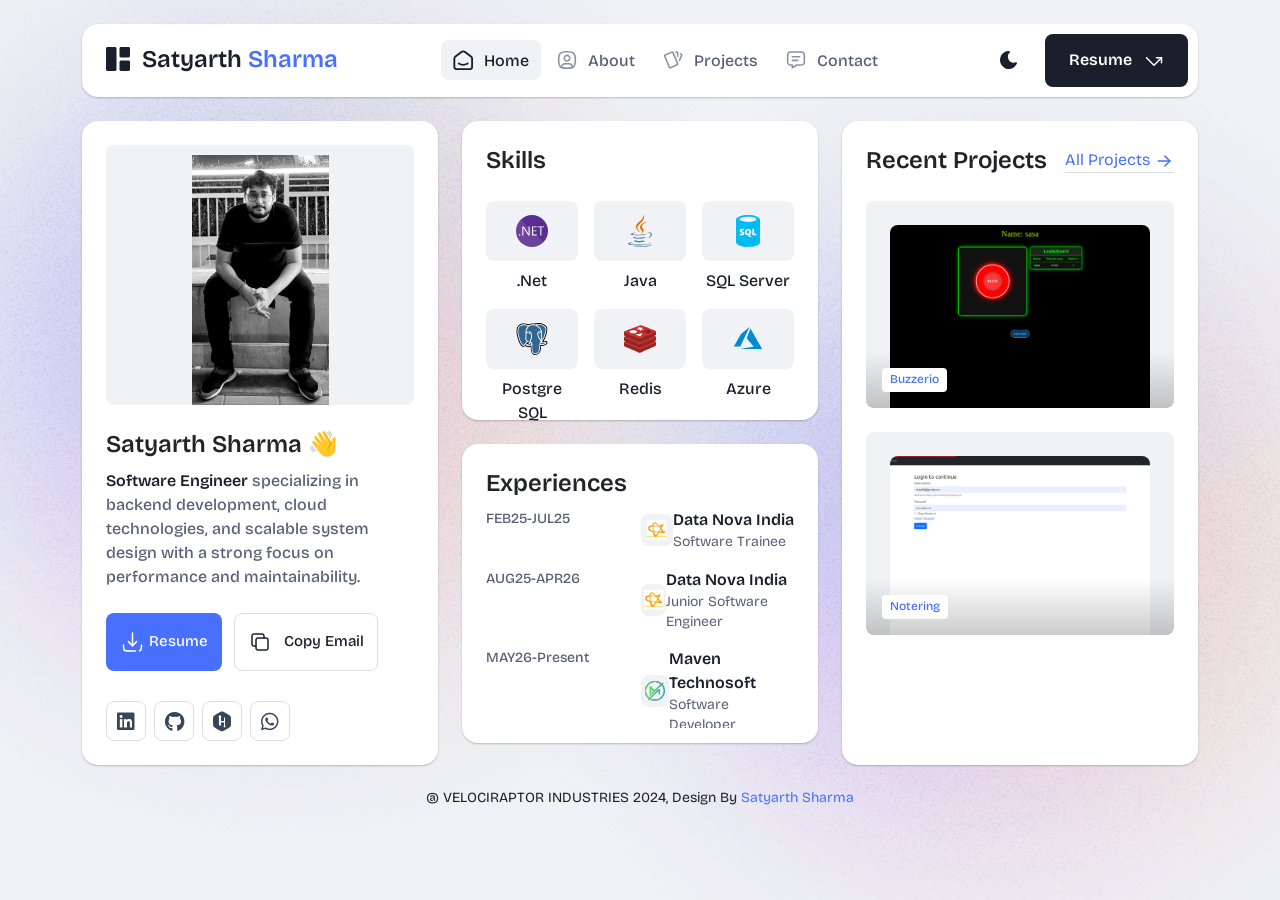
==== index.html @ a397280d "corrected the profile card and other things" ====
<!DOCTYPE html>
<html lang="en">

<head>
  <meta charset="UTF-8">
  <meta http-equiv="X-UA-Compatible" content="IE=edge">
  <title>Satyarth Sharma - Software Developer | Tech Educator</title>
  <meta name="description"
    content="Satyarth Sharma - Software Developer | Full-Stack Web Developer with expertise in MERN stack, React.js, Node.js, MongoDB, and WebSockets. Building scalable systems, real-time applications, and delivering innovative solutions.">
  <meta name="keywords"
    content="Satyarth Sharma, Software Developer, Full-Stack Developer, MERN Stack, React.js, Node.js, MongoDB, WebSockets, Buzzerio, Notering, Portfolio">
  <meta name="author" content="Satyarth Sharma">



  <meta name="viewport" content="width=device-width, initial-scale=1">

  <link rel="shortcut icon" type="image/x-icon" href="assets/img/favicon.svg">
  <!-- Place favicon.ico in the root directory -->

  <!-- CSS here -->
  <link rel="stylesheet" href="assets/css/bootstrap.min.css">
  <link rel="stylesheet" href="assets/fontawsome/css/all.min.css">
  <link rel="stylesheet" href="assets/fontawsome/css/fontawesome.min.css">
  <link rel="stylesheet" href="assets/css/slick.css">
  <link rel="stylesheet" href="assets/css/magnific-popup.css">
  <link rel="stylesheet" href="assets/css/style.css">
  <link rel="stylesheet" href="assets/css/responsive.css">
</head>

<body>

  <div id="page-content">
    <!-- header part start -->
    <header class="header-area">
      <nav class="navbar">
        <div class="container">
          <div class="menu-container">
            <div class="logo">
              <a class="navbar-brand me-0" href="index.html">
                <svg width="24" height="24" viewBox="0 0 24 24" fill="none" xmlns="http://www.w3.org/2000/svg">
                  <path
                    d="M0 1.5C0 1.10218 0.158035 0.720644 0.43934 0.43934C0.720644 0.158035 1.10218 0 1.5 0L9 0C9.39782 0 9.77936 0.158035 10.0607 0.43934C10.342 0.720644 10.5 1.10218 10.5 1.5V22.5C10.5 22.8978 10.342 23.2794 10.0607 23.5607C9.77936 23.842 9.39782 24 9 24H1.5C1.10218 24 0.720644 23.842 0.43934 23.5607C0.158035 23.2794 0 22.8978 0 22.5V1.5ZM13.5 1.5C13.5 1.10218 13.658 0.720644 13.9393 0.43934C14.2206 0.158035 14.6022 0 15 0L22.5 0C22.8978 0 23.2794 0.158035 23.5607 0.43934C23.842 0.720644 24 1.10218 24 1.5V9C24 9.39782 23.842 9.77936 23.5607 10.0607C23.2794 10.342 22.8978 10.5 22.5 10.5H15C14.6022 10.5 14.2206 10.342 13.9393 10.0607C13.658 9.77936 13.5 9.39782 13.5 9V1.5ZM13.5 15C13.5 14.6022 13.658 14.2206 13.9393 13.9393C14.2206 13.658 14.6022 13.5 15 13.5H22.5C22.8978 13.5 23.2794 13.658 23.5607 13.9393C23.842 14.2206 24 14.6022 24 15V22.5C24 22.8978 23.842 23.2794 23.5607 23.5607C23.2794 23.842 22.8978 24 22.5 24H15C14.6022 24 14.2206 23.842 13.9393 23.5607C13.658 23.2794 13.5 22.8978 13.5 22.5V15Z"
                    class="logo-icon" />
                </svg>
                <span>Satyarth <span class="primary">Sharma</span></span>
              </a>
            </div>
            <div class="navbar-main d-flex flex-grow-1">
              <div class="logo inner-logo d-block d-xl-none">
                <a class="navbar-brand me-0" href="index.html">
                  <svg width="24" height="24" viewBox="0 0 24 24" fill="none" xmlns="http://www.w3.org/2000/svg">
                    <path
                      d="M0 1.5C0 1.10218 0.158035 0.720644 0.43934 0.43934C0.720644 0.158035 1.10218 0 1.5 0L9 0C9.39782 0 9.77936 0.158035 10.0607 0.43934C10.342 0.720644 10.5 1.10218 10.5 1.5V22.5C10.5 22.8978 10.342 23.2794 10.0607 23.5607C9.77936 23.842 9.39782 24 9 24H1.5C1.10218 24 0.720644 23.842 0.43934 23.5607C0.158035 23.2794 0 22.8978 0 22.5V1.5ZM13.5 1.5C13.5 1.10218 13.658 0.720644 13.9393 0.43934C14.2206 0.158035 14.6022 0 15 0L22.5 0C22.8978 0 23.2794 0.158035 23.5607 0.43934C23.842 0.720644 24 1.10218 24 1.5V9C24 9.39782 23.842 9.77936 23.5607 10.0607C23.2794 10.342 22.8978 10.5 22.5 10.5H15C14.6022 10.5 14.2206 10.342 13.9393 10.0607C13.658 9.77936 13.5 9.39782 13.5 9V1.5ZM13.5 15C13.5 14.6022 13.658 14.2206 13.9393 13.9393C14.2206 13.658 14.6022 13.5 15 13.5H22.5C22.8978 13.5 23.2794 13.658 23.5607 13.9393C23.842 14.2206 24 14.6022 24 15V22.5C24 22.8978 23.842 23.2794 23.5607 23.5607C23.2794 23.842 22.8978 24 22.5 24H15C14.6022 24 14.2206 23.842 13.9393 23.5607C13.658 23.2794 13.5 22.8978 13.5 22.5V15Z"
                      class="logo-icon" />
                  </svg>
                  <span>Satyarth <span class="primary">Sharma</span></span>
                </a>
              </div>
              <ul class="navbar-info mx-auto">
                <li class="nav-item">
                  <a class="nav-link active" aria-current="page" href="index.html">
                    <svg class="nav-icon" viewBox="0 0 15 15" fill="none" xmlns="http://www.w3.org/2000/svg">
                      <path
                        d="M13.475 4.92481L9.03083 1.46814C8.64082 1.16473 8.1608 1 7.66667 1C7.17254 1 6.69251 1.16473 6.3025 1.46814L1.8575 4.92481C1.59037 5.13254 1.37424 5.39858 1.22563 5.7026C1.07701 6.00662 0.99984 6.34058 1 6.67897V12.679C1 13.121 1.17559 13.5449 1.48816 13.8575C1.80072 14.17 2.22464 14.3456 2.66667 14.3456H12.6667C13.1087 14.3456 13.5326 14.17 13.8452 13.8575C14.1577 13.5449 14.3333 13.121 14.3333 12.679V6.67897C14.3333 5.99314 14.0167 5.34564 13.475 4.92481Z"
                        stroke-width="1.4" stroke-linecap="round" stroke-linejoin="round" />
                      <path d="M10.9753 10.1665C9.13359 11.2773 6.14859 11.2773 4.30859 10.1665" stroke-width="1.4"
                        stroke-linecap="round" stroke-linejoin="round" />
                    </svg>
                    <span>Home</span>
                  </a>
                </li>
                <li class="nav-item">
                  <a class="nav-link" href="about.html">
                    <svg class="nav-icon" viewBox="0 0 18 18" fill="none" xmlns="http://www.w3.org/2000/svg">
                      <path
                        d="M9 9.8335C9.66304 9.8335 10.2989 9.5701 10.7678 9.10126C11.2366 8.63242 11.5 7.99654 11.5 7.3335C11.5 6.67045 11.2366 6.03457 10.7678 5.56573C10.2989 5.09689 9.66304 4.8335 9 4.8335C8.33696 4.8335 7.70107 5.09689 7.23223 5.56573C6.76339 6.03457 6.5 6.67045 6.5 7.3335C6.5 7.99654 6.76339 8.63242 7.23223 9.10126C7.70107 9.5701 8.33696 9.8335 9 9.8335Z"
                        stroke-width="1.4" stroke-linecap="round" stroke-linejoin="round" />
                      <path
                        d="M9 1.5C15 1.5 16.5 3 16.5 9C16.5 15 15 16.5 9 16.5C3 16.5 1.5 15 1.5 9C1.5 3 3 1.5 9 1.5Z"
                        stroke-width="1.4" stroke-linecap="round" stroke-linejoin="round" />
                      <path
                        d="M4 15.7085V15.6668C4 14.7828 4.35119 13.9349 4.97631 13.3098C5.60143 12.6847 6.44928 12.3335 7.33333 12.3335H10.6667C11.5507 12.3335 12.3986 12.6847 13.0237 13.3098C13.6488 13.9349 14 14.7828 14 15.6668V15.7085"
                        stroke-width="1.4" stroke-linecap="round" stroke-linejoin="round" />
                    </svg>
                    About
                  </a>
                </li>
                <li class="nav-item">
                  <a class="nav-link" href="portfolio.html">
                    <svg class="nav-icon" viewBox="0 0 18 17" fill="none" xmlns="http://www.w3.org/2000/svg">
                      <path
                        d="M2.00326 3.99733L7.95159 1.40649C8.04974 1.36442 8.15533 1.34243 8.26212 1.34181C8.3689 1.34119 8.47473 1.36196 8.57337 1.40289C8.67201 1.44382 8.76145 1.50408 8.83642 1.58013C8.9114 1.65617 8.97039 1.74646 9.00992 1.84566L13.1133 11.764C13.1985 11.9651 13.2014 12.1917 13.1213 12.3949C13.0412 12.5982 12.8845 12.7618 12.6849 12.8507L6.73742 15.4415C6.63922 15.4837 6.53356 15.5058 6.42668 15.5065C6.3198 15.5072 6.21387 15.4864 6.11514 15.4455C6.0164 15.4046 5.92688 15.3442 5.85184 15.2681C5.7768 15.192 5.71778 15.1016 5.67826 15.0023L1.57492 5.08316C1.48963 4.88204 1.48673 4.65546 1.56684 4.45222C1.64696 4.24898 1.80367 4.08616 2.00326 3.99733Z"
                        stroke-width="1.4" stroke-linecap="round" stroke-linejoin="round" />
                      <path
                        d="M11.5 1.3335H12.3333C12.5543 1.3335 12.7663 1.42129 12.9226 1.57757C13.0789 1.73385 13.1667 1.94582 13.1667 2.16683V5.0835"
                        stroke-width="1.4" stroke-linecap="round" stroke-linejoin="round" />
                      <path
                        d="M15.6663 3C15.8863 3.09333 16.0997 3.18083 16.3063 3.2625C16.5098 3.34882 16.6706 3.51241 16.7534 3.71729C16.8362 3.92217 16.8343 4.15155 16.748 4.355L14.833 8.83334"
                        stroke-width="1.4" stroke-linecap="round" stroke-linejoin="round" />
                    </svg>
                    Projects
                  </a>
                </li>

                <li class="nav-item">
                  <a class="nav-link" href="contact.html">
                    <svg class="nav-icon" viewBox="0 0 18 17" fill="none" xmlns="http://www.w3.org/2000/svg">
                      <path d="M5.66699 5.5H12.3337" stroke-width="1.4" stroke-linecap="round"
                        stroke-linejoin="round" />
                      <path d="M5.66699 8.8335H10.667" stroke-width="1.4" stroke-linecap="round"
                        stroke-linejoin="round" />
                      <path
                        d="M14 1.3335C14.663 1.3335 15.2989 1.59689 15.7678 2.06573C16.2366 2.53457 16.5 3.17045 16.5 3.8335V10.5002C16.5 11.1632 16.2366 11.7991 15.7678 12.2679C15.2989 12.7368 14.663 13.0002 14 13.0002H9.83333L5.66667 15.5002V13.0002H4C3.33696 13.0002 2.70107 12.7368 2.23223 12.2679C1.76339 11.7991 1.5 11.1632 1.5 10.5002V3.8335C1.5 3.17045 1.76339 2.53457 2.23223 2.06573C2.70107 1.59689 3.33696 1.3335 4 1.3335H14Z"
                        stroke-width="1.4" stroke-linecap="round" stroke-linejoin="round" />
                    </svg>
                    Contact
                  </a>
                </li>
              </ul>
              <div class="header-right-info d-flex align-items-center">
                <button class="theme-control-btn">
                  <span class="dark">
                    <svg width="24" height="24" viewBox="0 0 24 24" fill="none" xmlns="http://www.w3.org/2000/svg">
                      <path
                        d="M11.8005 3C10.207 3.0003 8.64356 3.44286 7.27683 4.28049C5.91011 5.11811 4.79139 6.31937 4.04002 7.75612C3.28865 9.19288 2.93281 10.8112 3.01046 12.4386C3.08811 14.0659 3.59633 15.6411 4.48091 16.9963C5.3655 18.3514 6.59326 19.4356 8.03324 20.1333C9.47322 20.8309 11.0714 21.1157 12.6573 20.9574C14.2432 20.7991 15.7573 20.2036 17.0381 19.2344C18.319 18.2652 19.3185 16.9587 19.9301 15.4542C20.2302 14.7162 19.5111 13.9746 18.7875 14.2752C17.5475 14.7888 16.1706 14.8418 14.8963 14.425C13.622 14.0082 12.5308 13.1479 11.8126 11.9937C11.0943 10.8396 10.7943 9.4645 10.9648 8.10764C11.1353 6.75077 11.7655 5.49792 12.7458 4.5669L12.8136 4.4949C13.2986 3.9279 12.913 3.0072 12.1464 3.0072H11.9122L11.8524 3.0018L11.7996 3H11.8005Z"
                        fill="#1A1F2C" />
                    </svg>
                    <small class="theme-text d-block d-xl-none">Change appearance</small>
                  </span>
                  <span class="light">
                    <svg width="24" height="24" viewBox="0 0 24 24" fill="none" xmlns="http://www.w3.org/2000/svg">
                      <path
                        d="M12 19C12.2449 19 12.4813 19.09 12.6644 19.2527C12.8474 19.4155 12.9643 19.6397 12.993 19.883L13 20V21C12.9997 21.2549 12.9021 21.5 12.7272 21.6854C12.5522 21.8707 12.313 21.9822 12.0586 21.9972C11.8042 22.0121 11.5536 21.9293 11.3582 21.7657C11.1627 21.6021 11.0371 21.3701 11.007 21.117L11 21V20C11 19.7348 11.1054 19.4804 11.2929 19.2929C11.4804 19.1054 11.7348 19 12 19Z"
                        fill="#FD7E41" />
                      <path
                        d="M18.3127 16.9099L18.4067 16.9929L19.1067 17.6929C19.2861 17.8729 19.3902 18.1144 19.398 18.3683C19.4057 18.6223 19.3165 18.8697 19.1485 19.0602C18.9804 19.2508 18.7462 19.3702 18.4933 19.3943C18.2403 19.4184 17.9877 19.3454 17.7867 19.1899L17.6927 19.1069L16.9927 18.4069C16.8202 18.2347 16.7165 18.0053 16.7012 17.7619C16.6859 17.5186 16.76 17.278 16.9097 17.0855C17.0593 16.893 17.2741 16.7618 17.5137 16.7166C17.7533 16.6713 18.0012 16.7152 18.2107 16.8399L18.3127 16.9099Z"
                        fill="#FD7E41" />
                      <path
                        d="M7.00747 16.993C7.17965 17.1652 7.28308 17.3943 7.29836 17.6373C7.31364 17.8803 7.23972 18.1206 7.09047 18.313L7.00747 18.407L6.30747 19.107C6.12751 19.2863 5.88604 19.3905 5.63209 19.3982C5.37814 19.406 5.13076 19.3168 4.94019 19.1487C4.74963 18.9807 4.63017 18.7464 4.60607 18.4935C4.58198 18.2406 4.65506 17.988 4.81047 17.787L4.89347 17.693L5.59347 16.993C5.781 16.8055 6.03531 16.7002 6.30047 16.7002C6.56563 16.7002 6.81994 16.8055 7.00747 16.993Z"
                        fill="#FD7E41" />
                      <path
                        d="M3.99987 11C4.25475 11.0003 4.4999 11.0979 4.68524 11.2728C4.87057 11.4478 4.9821 11.687 4.99704 11.9414C5.01198 12.1958 4.92919 12.4464 4.7656 12.6418C4.60201 12.8373 4.36996 12.9629 4.11687 12.993L3.99987 13H2.99987C2.74499 12.9997 2.49984 12.9021 2.3145 12.7272C2.12916 12.5522 2.01763 12.313 2.0027 12.0586C1.98776 11.8042 2.07054 11.5536 2.23413 11.3582C2.39772 11.1627 2.62977 11.0371 2.88287 11.007L2.99987 11H3.99987Z"
                        fill="#FD7E41" />
                      <path
                        d="M20.9999 11C21.2547 11.0003 21.4999 11.0979 21.6852 11.2728C21.8706 11.4478 21.9821 11.687 21.997 11.9414C22.012 12.1958 21.9292 12.4464 21.7656 12.6418C21.602 12.8373 21.37 12.9629 21.1169 12.993L20.9999 13H19.9999C19.745 12.9997 19.4998 12.9021 19.3145 12.7272C19.1292 12.5522 19.0176 12.313 19.0027 12.0586C18.9878 11.8042 19.0705 11.5536 19.2341 11.3582C19.3977 11.1627 19.6298 11.0371 19.8829 11.007L19.9999 11H20.9999Z"
                        fill="#FD7E41" />
                      <path
                        d="M6.21264 4.80985L6.30664 4.89285L7.00664 5.59285C7.18599 5.77281 7.29011 6.01429 7.29787 6.26824C7.30562 6.52219 7.21642 6.76957 7.04839 6.96013C6.88036 7.1507 6.64609 7.27016 6.39316 7.29425C6.14024 7.31834 5.88763 7.24526 5.68664 7.08985L5.59264 7.00685L4.89264 6.30685C4.72073 6.13453 4.61757 5.90543 4.6025 5.66248C4.58744 5.41954 4.6615 5.17945 4.8108 4.98721C4.9601 4.79497 5.1744 4.66378 5.41351 4.61824C5.65262 4.57271 5.90013 4.61594 6.10964 4.73985L6.21264 4.80985Z"
                        fill="#FD7E41" />
                      <path
                        d="M19.1071 4.89288C19.2793 5.06508 19.3827 5.29418 19.398 5.5372C19.4132 5.78023 19.3393 6.02048 19.1901 6.21288L19.1071 6.30688L18.4071 7.00688C18.2271 7.18623 17.9856 7.29036 17.7317 7.29811C17.4777 7.30587 17.2304 7.21667 17.0398 7.04864C16.8492 6.8806 16.7298 6.64633 16.7057 6.39341C16.6816 6.14049 16.7547 5.88788 16.9101 5.68688L16.9931 5.59288L17.6931 4.89288C17.8806 4.70541 18.1349 4.6001 18.4001 4.6001C18.6652 4.6001 18.9196 4.70541 19.1071 4.89288Z"
                        fill="#FD7E41" />
                      <path
                        d="M12 2C12.2449 2.00003 12.4813 2.08996 12.6644 2.25272C12.8474 2.41547 12.9643 2.63975 12.993 2.883L13 3V4C12.9997 4.25488 12.9021 4.50003 12.7272 4.68537C12.5522 4.8707 12.313 4.98223 12.0586 4.99717C11.8042 5.01211 11.5536 4.92933 11.3582 4.76573C11.1627 4.60214 11.0371 4.3701 11.007 4.117L11 4V3C11 2.73478 11.1054 2.48043 11.2929 2.29289C11.4804 2.10536 11.7348 2 12 2Z"
                        fill="#FD7E41" />
                      <path
                        d="M12 7C12.9797 6.99994 13.9378 7.28769 14.7553 7.8275C15.5729 8.36731 16.2138 9.1354 16.5986 10.0364C16.9833 10.9373 17.0949 11.9315 16.9195 12.8953C16.7441 13.8592 16.2893 14.7502 15.6118 15.4579C14.9343 16.1655 14.0638 16.6585 13.1085 16.8756C12.1532 17.0928 11.1552 17.0245 10.2383 16.6793C9.3215 16.334 8.52629 15.7271 7.95146 14.9338C7.37663 14.1405 7.04752 13.1958 7.005 12.217L7 12L7.005 11.783C7.06092 10.4958 7.61161 9.27978 8.54222 8.38866C9.47284 7.49754 10.7115 7.00007 12 7Z"
                        fill="#FD7E41" />
                    </svg>
                    <small class="theme-text d-block d-xl-none">Change appearance</small>
                  </span>
                </button>
                <a href="https://satyarth.sanolen.com/Satyarth.pdf" target="_blank" class="lets-talk-btn">
                  Resume
                  <svg class="icon" width="20" height="20" viewBox="0 0 20 20" fill="none"
                    xmlns="http://www.w3.org/2000/svg">
                    <path d="M17.5 11.6665V6.6665H12.5" stroke="white" stroke-width="1.5" stroke-linecap="round"
                      stroke-linejoin="round" />
                    <path d="M17.5 6.6665L10 14.1665L2.5 6.6665" stroke="white" stroke-width="1.5"
                      stroke-linecap="round" stroke-linejoin="round" />
                  </svg>
                </a>
              </div>
            </div>
            <div class="mobile-menu-overlay d-block d-lg-none"></div>
            <div class="mobile-menu-control-bar d-block d-xl-none">
              <button class="mobile-menu-control-bar">
                <i class="fas fa-bars"></i>
              </button>
            </div>
          </div>
        </div>
      </nav>
    </header>
    <!-- header part end -->

    <!-- main area part start -->
    <main>
      <section class="home-area">
        <div class="container">
          <div class="row g-4">
            <div class="col-xl-4">
              <div class="card profile-card">
                <div class="card-body">
                  <div class="image text-center">
                    <img src="assets/img/images/profile.png" alt="profile">
                  </div>
                  <div class="text">
                    <h3 class="card-title">Satyarth Sharma 👋</h3>
                    <p>
                      <span>Software Engineer</span> specializing in backend development, cloud technologies,
                      and scalable system design with a strong focus on performance and maintainability.
                    </p>
                    <div class="common-button-groups">

                      <a class="btn btn-call"
                        href="https://satyarth.sanolen.com/Satyarth.pdf"
                        target="_blank">
                        <svg width="25" height="24" viewBox="0 0 24 24" fill="none" xmlns="http://www.w3.org/2000/svg"><g id="SVGRepo_bgCarrier" stroke-width="0"></g><g id="SVGRepo_tracerCarrier" stroke-linecap="round" stroke-linejoin="round"></g><g id="SVGRepo_iconCarrier"> <path d="M12 3V16M12 16L16 11.625M12 16L8 11.625" stroke="#ffffff" stroke-width="1.5" stroke-linecap="round" stroke-linejoin="round"></path> <path d="M15 21H9C6.17157 21 4.75736 21 3.87868 20.1213C3 19.2426 3 17.8284 3 15M21 15C21 17.8284 21 19.2426 20.1213 20.1213C19.8215 20.4211 19.4594 20.6186 19 20.7487" stroke="#ffffff" stroke-width="1.5" stroke-linecap="round" stroke-linejoin="round"></path> </g></svg>
                        Resume
                      </a>
                      <button class="btn btn-copy" data-clipboard-text="sharmasatyarth04@gmail.com">
                        <svg class="icon" width="24" height="24" viewBox="0 0 24 24" fill="none"
                          xmlns="http://www.w3.org/2000/svg">
                          <path
                            d="M8 10C8 9.46957 8.21071 8.96086 8.58579 8.58579C8.96086 8.21071 9.46957 8 10 8H18C18.5304 8 19.0391 8.21071 19.4142 8.58579C19.7893 8.96086 20 9.46957 20 10V18C20 18.5304 19.7893 19.0391 19.4142 19.4142C19.0391 19.7893 18.5304 20 18 20H10C9.46957 20 8.96086 19.7893 8.58579 19.4142C8.21071 19.0391 8 18.5304 8 18V10Z"
                            stroke-width="1.5" stroke-linecap="round" stroke-linejoin="round" />
                          <path
                            d="M16 8V6C16 5.46957 15.7893 4.96086 15.4142 4.58579C15.0391 4.21071 14.5304 4 14 4H6C5.46957 4 4.96086 4.21071 4.58579 4.58579C4.21071 4.96086 4 5.46957 4 6V14C4 14.5304 4.21071 15.0391 4.58579 15.4142C4.96086 15.7893 5.46957 16 6 16H8"
                            stroke-width="1.5" stroke-linecap="round" stroke-linejoin="round" />
                        </svg>
                        Copy Email
                      </button>
                    </div>
                    <div class="social-media-icon">
                      <ul class="list-unstyled">
                        <li><a href="https://www.linkedin.com/in/satyarth-sharma/" target="_blank"><i
                              class="fab fa-linkedin"></i></a></li>
                        <li><a href="https://github.com/shsat94" target="_blank"><i class="fab fa-github"></i></a></li>
                        <li><a href="https://www.hackerrank.com/profile/shsat94" target="_blank"><i
                              class="fab fa-hackerrank"></i></a></li>
                        <li><a
                            href="https://wa.me/918738090222?text=Hi%2C%20I%20found%20your%20portfolio.%20Let's%20connect!"
                            target="_blank"><i class="fab fa-whatsapp"></i></a></li>
                      </ul>
                    </div>
                  </div>
                </div>
              </div>
            </div>
            <div class="col-xl-4">
              <div class="row g-4">
                <div class="col-lg-12">
                  <div class="card expertise-card">
                    <div class="card-body">
                      <h3 class="card-title">Skills
                      </h3>
                      <div class="expertise-main mt-24">
                        <div class="row g-3">
                          <div class="col-xl-4 col-md-4 col-sm-6 col-6">
                            <div class="expertise-item">
                              <div class="image text-center">
                                <img src="assets/img/icons/dnet.svg" alt="dotnet">
                              </div>
                              <div class="text">
                                <h4 class="title">.Net</h4>
                              </div>
                            </div>
                          </div>
                          <div class="col-xl-4 col-md-4 col-sm-6 col-6">
                            <div class="expertise-item">
                              <div class="image text-center">
                                <img src="assets/img/icons/java.svg" alt="java">
                              </div>
                              <div class="text">
                                <h4 class="title">Java</h4>
                              </div>
                            </div>
                          </div>
                          <div class="col-xl-4 col-md-4 col-sm-6 col-6">
                            <div class="expertise-item">
                              <div class="image text-center">
                                <img src="assets/img/icons/sqlserver.svg" alt="sqlserver">
                              </div>
                              <div class="text">
                                <h4 class="title">SQL Server</h4>
                              </div>
                            </div>
                          </div>
                          <div class="col-xl-4 col-md-4 col-sm-6 col-6">
                            <div class="expertise-item">
                              <div class="image text-center">
                                <img src="assets/img/icons/psql.svg" alt="postgresql">
                              </div>
                              <div class="text">
                                <h4 class="title">Postgre SQL</h4>
                              </div>
                            </div>
                          </div>
                          <div class="col-xl-4 col-md-4 col-sm-6 col-6">
                            <div class="expertise-item">
                              <div class="image text-center">
                                <img src="assets/img/icons/redis.svg" alt="redis">
                              </div>
                              <div class="text">
                                <h4 class="title">Redis</h4>
                              </div>
                            </div>
                          </div>
                          <div class="col-xl-4 col-md-4 col-sm-6 col-6">
                            <div class="expertise-item">
                              <div class="image text-center">
                                <img src="assets/img/icons/azure.svg" alt="azure">
                              </div>
                              <div class="text">
                                <h4 class="title">Azure</h4>
                              </div>
                            </div>
                          </div>
                        </div>
                      </div>
                    </div>
                  </div>
                </div>
                <div class="col-lg-12">
                  <div class="card">
                    <div class="card-body work-experiance-card">
                      <h3 class="card-title">Experiences</h3>
                      <div class="work-experiance-main">
                        <ul class="work-experiance-slider list-unstyled">
                          <li>
                            <div class="date">
                              <p>FEB25-JUL25</p>
                            </div>
                            <div class="info">
                              <div class="icon">
                                <img src="assets/img/icons/datanova.svg" alt="datanova">
                              </div>
                              <div class="text">
                                <h4 class="title">Data Nova India</h4>
                                <h6 class="subtitle">Software Trainee</h6>
                              </div>
                            </div>
                          </li>
                          <li>
                            <div class="date">
                              <p>AUG25-APR26</p>
                            </div>
                            <div class="info">
                              <div class="icon">
                                <img src="assets/img/icons/datanova.svg" alt="datanova">
                              </div>
                              <div class="text">
                                <h4 class="title">Data Nova India</h4>
                                <h6 class="subtitle">Junior Software Engineer</h6>
                              </div>
                            </div>
                          </li>
                          <li>
                            <div class="date">
                              <p>MAY26-Present</p>
                            </div>
                            <div class="info">
                              <div class="icon">
                                <img src="assets/img/icons/maven.svg" alt="maventechnosoft">
                              </div>
                              <div class="text">
                                <h4 class="title">Maven Technosoft</h4>
                                <h6 class="subtitle">Software Developer</h6>
                              </div>
                            </div>
                          </li>
                        </ul>
                         <ul class="work-experiance-slider list-unstyled">
                          <li>
                            <div class="date">
                              <p>FEB25-JUL25</p>
                            </div>
                            <div class="info">
                              <div class="icon">
                                <img src="assets/img/icons/datanova.svg" alt="datanova">
                              </div>
                              <div class="text">
                                <h4 class="title">Data Nova India</h4>
                                <h6 class="subtitle">Software Trainee</h6>
                              </div>
                            </div>
                          </li>
                          <li>
                            <div class="date">
                              <p>AUG25-APR26</p>
                            </div>
                            <div class="info">
                              <div class="icon">
                                <img src="assets/img/icons/datanova.svg" alt="datanova">
                              </div>
                              <div class="text">
                                <h4 class="title">Data Nova India</h4>
                                <h6 class="subtitle">Junior Software Engineer</h6>
                              </div>
                            </div>
                          </li>
                          <li>
                            <div class="date">
                              <p>MAY26-Present</p>
                            </div>
                            <div class="info">
                              <div class="icon">
                                <img src="assets/img/icons/maven.svg" alt="maventechnosoft">
                              </div>
                              <div class="text">
                                <h4 class="title">Maven Technosoft</h4>
                                <h6 class="subtitle">Software Developer</h6>
                              </div>
                            </div>
                          </li>
                        </ul>
                      </div>
                    </div>
                  </div>
                </div>

              </div>
            </div>
            <div class="col-xl-4">
              <div class="card card-projects">
                <div class="card-body">
                  <h3 class="card-title">Recent Projects <a class="link-btn" href="portfolio.html">All Projects
                      <svg class="icon" width="20" height="20" viewBox="0 0 20 20" fill="none"
                        xmlns="http://www.w3.org/2000/svg">
                        <path d="M4.16699 10H15.8337" stroke="#4770FF" stroke-width="1.5" stroke-linecap="round"
                          stroke-linejoin="round" />
                        <path d="M10.833 15L15.833 10" stroke="#4770FF" stroke-width="1.5" stroke-linecap="round"
                          stroke-linejoin="round" />
                        <path d="M10.833 5L15.833 10" stroke="#4770FF" stroke-width="1.5" stroke-linecap="round"
                          stroke-linejoin="round" />
                      </svg>

                    </a></h3>
                  <div class="projects-main mt-24">
                    <div class="row g-4 parent-container">
                      <div class="col-lg-12">
                        <div class="project-item">
                          <div class="image">
                            <img src="assets/img/projects/project-1.png" alt="project-1" class="img-fluid w-100">
                            <a href="assets/img/projects/project-1.png"
                              class="gallery-popup full-image-preview parent-container">
                              <svg class="icon" xmlns="http://www.w3.org/2000/svg" viewBox="0 0 20 20" fill="none"
                                stroke="currentColor" stroke-linecap="round" stroke-linejoin="round" stroke-width="1.5">
                                <path d="M10 4.167v11.666M4.167 10h11.666"></path>
                              </svg>
                            </a>
                            <div class="info">
                              <span class="category">Buzzerio</span>
                            </div>
                          </div>
                        </div>
                      </div>
                      <div class="col-lg-12">
                        <div class="project-item">
                          <div class="image">
                            <img src="assets/img/projects/project-2.png" alt="project-2" class="img-fluid w-100">
                            <a href="assets/img/projects/project-2.png"
                              class="gallery-popup full-image-preview parent-container">
                              <svg class="icon" xmlns="http://www.w3.org/2000/svg" viewBox="0 0 20 20" fill="none"
                                stroke="currentColor" stroke-linecap="round" stroke-linejoin="round" stroke-width="1.5">
                                <path d="M10 4.167v11.666M4.167 10h11.666"></path>
                              </svg>
                            </a>
                            <div class="info">
                              <span class="category">Notering</span>
                            </div>
                          </div>
                        </div>
                      </div>
                    </div>
                  </div>
                </div>
              </div>
            </div>
          </div>
        </div>
      </section>
      <!-- background shape area start -->
      <div class="background-shapes">
        <div class="shape-1 common-shape">
          <img src="assets/img/bg/banner-shape-1.png" alt="banner-shape-1">
        </div>
        <div class="shape-2 common-shape">
          <img src="assets/img/bg/banner-shape-1.png" alt="banner-shape-1">
        </div>
        <div class="threed-shape-1 move-with-cursor" data-value="1">
          <img src="assets/img/bg/object-3d-1.png" alt="object-3d-1">
        </div>
        <div class="threed-shape-2 move-with-cursor" data-value="1">
          <img src="assets/img/bg/object-3d-2.png" alt="object-3d-2">
        </div>
      </div>
      <!-- background shape area end -->
    </main>
    <!-- main area part end -->

    <!-- footer part start -->
    <footer class="footer-area">
      <div class="container">
        <div class="text text-center">
          <p>@ VELOCIRAPTOR INDUSTRIES 2024, Design By <a href="#">Satyarth Sharma</a></p>
        </div>
      </div>
    </footer>
    <!-- footer part end -->
  </div>

  <!-- JS here -->
  <script src="assets/js/vendor/jquery-3.6.0.min.js"></script>
  <script src="assets/js/bootstrap.bundle.min.js"></script>
  <script src="assets/js/jquery.magnific-popup.min.js"></script>
  <script src="assets/js/ajax-form.js"></script>
  <script src="assets/js/clipboard.min.js"></script>
  <script src="assets/js/slick.min.js"></script>
  <script src="assets/js/script.js"></script>
</body>

</html>
---- assets/css/style.css ----
/*
  Theme Name: Bentofolio - Bootstrap Personal Portfolio Template
  Support: marveltheme@gmail.com
  Description: Bentofolio - Bootstrap Personal Portfolio Template
  Version: 1.0
*/

/* CSS Index
============================
01. Variable CSS
02. Common CSS
03. Header
04. Home
05. About
06. Services
07. Portfolio
08. Blog
09. Contact
10. Footer
11. Theme Control
============================
*/

/*=============================
	1. Google Fonts
===============================*/
@import url('https://fonts.googleapis.com/css2?family=Bricolage+Grotesque:opsz,wght@12..96,300;12..96,400;12..96,500;12..96,600;12..96,700&display=swap');

/*=============================
	01. Variable CSS start
===============================*/

:root {
	--font-family: "Bricolage Grotesque", sans-serif;
	--primary: #4770FF;
	--black: #1A1F2C;
	--light-black: #576076;
	--white: #ffffff;
	--dark-theme-bg: #000;
	--dark-theme-black: #0E1018;
	--dark-theme-white: #f0f2f5;
	--dark-theme-light-white: rgba(240, 242, 245, 0.7);
	--paragraph: #616670;
	--background: #F0F2F5;
	--font-size: 16px;
	--font-weight: 400;
	--line-height: 1.6em;
	--transision: all 0.1s ease-out 0s;
	--border: #DBDFE5;
}

/*=============================
	02. Common CSS start
===============================*/

* {
	margin: 0;
	padding: 0;
	outline: none;
	box-sizing: border-box;
}

body {
	font-family: var(--font-family);
	font-weight: var(--font-weight);
	font-size: var(--font-size);
	line-height: var(--line-height);
	color: var(--black);
	overflow-x: hidden;
	background-color: var(--background);
	padding: 24px 0 24px 0;
	min-height: 100vh;
}

h1,
h2,
h3,
h4,
h5,
h6 {
	margin: 0;
	padding: 0;
}

a,
span,
small {
	display: inline-block;
}

a,
button {
	-webkit-transition: all 0.1s ease-out 0s;
	-moz-transition: all 0.1s ease-out 0s;
	-ms-transition: all 0.1s ease-out 0s;
	-o-transition: all 0.1s ease-out 0s;
	transition: all 0.1s ease-out 0s;
	text-decoration: none;
}

a:focus,
.btn:focus,
button:focus {
	text-decoration: none;
	outline: none;
	box-shadow: none;
}


ul,
ol {
	margin: 0;
	padding: 0;
}

p {
	font-size: var(--font-size);
	font-weight: var(--font-weight);
	line-height: var(--line-height);
	color: var(--paragraph);
	margin: 0;
	padding: 0;
}

.uppercase {
	text-transform: uppercase;
}

.capitalize {
	text-transform: capitalize;
}

*::-moz-selection {
	background: var(--primary);
	color: var(--white);
	text-shadow: none;
}

::-moz-selection {
	background: var(--primary);
	color: var(--white);
	text-shadow: none;
}

::selection {
	background: var(--primary);
	color: var(--white);
	text-shadow: none;
}

.mt-24 {
	margin-top: 24px;
}

.mb-24 {
	margin-bottom: 24px;
}

#page-content {
	display: none;
}

/* background shapes start */
.background-shapes .shape-1 {
	position: fixed;
	top: -20%;
	left: -20%;
	z-index: -1;
}

.background-shapes .shape-2 {
	position: fixed;
	bottom: -20%;
	right: -20%;
	z-index: -1;
}

.background-shapes .common-shape {
	animation: rotateAnimation 60s infinite linear;
}

@keyframes rotateAnimation {
	from {
		transform: rotate(0deg);
	}

	to {
		transform: rotate(360deg);
		/* Rotates the element 360 degrees */
	}
}

.background-shapes .threed-shape-1 {
	position: fixed;
	top: 20%;
	left: 10%;
	z-index: -1;
}

.background-shapes .threed-shape-2 {
	position: fixed;
	bottom: 20%;
	right: 9%;
	z-index: -1;
}

/* card title start */
.card-title {
	font-size: 24px;
	font-weight: 600;
	line-height: 1.333em;
	display: flex;
	align-items: center;
	justify-content: space-between;
	gap: 24px;
}

.card-title .link-btn {
	font-size: 16px;
	font-weight: 400;
	color: var(--primary);
	line-height: 1.5em;
	border-bottom: 1px solid var(--border);
}

.card-title .link-btn:hover {
	border-color: var(--primary);
}

.card-title .link-btn .icon {
	stroke: var(--primary);
}

/*=============================
	03. Header CSS Start
===============================*/

.header-area {
	width: 100%;
	z-index: 99;
	position: sticky;
	top: 0;
}

.header-area .menu-container {
	background-color: var(--white);
	box-shadow: 0 1px 2px 0 rgba(26, 31, 44, 0.25);
	border-radius: 16px;
	padding: 10px 10px 10px 24px;
	display: flex;
	width: 100%;
	align-items: center;
	gap: 15px;
}

.header-area .container .navbar-main {
	display: inline-flex;
	gap: 12px;
	align-items: center;
}

.header-area .container .navbar-brand {
	display: inline-flex;
	gap: 12px;
	align-items: center;
}

.header-area .container .navbar-brand .logo-icon {
	fill: var(--black);
}

.header-area .container .navbar-brand span {
	font-size: 24px;
	font-weight: 600;
	line-height: 1em;
	color: var(--black);
}

.header-area .container .navbar-brand span.primary {
	color: var(--primary);
}

.header-area .navbar {
	padding: 0;
}

.header-area .navbar-expand-lg .navbar-info {
	display: block !important;
}

.header-area .navbar-expand-lg .navbar-info .nav-link {
	padding: 0;
}

.header-area .navbar-info .nav-item {
	position: relative;
	display: inline-block;
}

.header-area .navbar-info .nav-link {
	color: var(--light-black);
	font-size: 16px;
	font-weight: 500;
	line-height: 120%;
	display: flex;
	align-items: center;
	padding: 10px 12px !important;
	border-radius: 8px;
}

.header-area .navbar-info .nav-link .nav-icon {
	stroke: #8991A7;
	width: 20px;
	height: 20px;
	margin-right: 11px;
	transition: var(--transision);
}

.header-area .navbar-info .nav-link.active {
	color: var(--black);
	background-color: var(--background);
}

.header-area .navbar-info .nav-link.active .nav-icon {
	stroke: var(--black);
}

.header-area .navbar-info .nav-item:hover .nav-link {
	background-color: var(--background);
}

.header-area .navbar-info .nav-item:hover .nav-link .nav-icon {
	stroke: var(--black);
}

.header-area .header-right-info .theme-control-btn {
	background-color: transparent;
	border: 0;
}

.header-area .header-right-info .theme-control-btn span {
	width: 40px;
	height: 40px;
	border-radius: 5px;
	background-color: transparent;
	display: flex;
	justify-content: center;
	align-items: center;
	transition: var(--transision);
}

.theme-control-btn .light {
	display: none !important;
}

.dark-theme .theme-control-btn .dark {
	display: none !important;
}

.dark-theme .theme-control-btn .light {
	display: flex !important;
}

.header-area .header-right-info .theme-control-btn span:hover {
	background-color: var(--background);
}

.header-area .header-right-info .lets-talk-btn {
	background-color: var(--black);
	border-radius: 8px;
	padding: 16px 24px;
	font-size: 16px;
	font-weight: 600;
	color: var(--white);
	line-height: 1.2em;
	margin-left: 16px;
}

.header-area .header-right-info .lets-talk-btn:hover {
	background-color: var(--primary);
}

.header-area .header-right-info .lets-talk-btn .icon {
	margin-left: 8px;
}

.header-area .mobile-menu-control-bar .mobile-menu-control-bar {
	background-color: transparent;
	border: 0;
	font-size: 22px;
	margin-top: 2px;
	margin-right: 5px;
}

.navbar-main.show {
	left: 0 !important;
}

/*=============================
	04. Home page CSS Start
===============================*/

.home-area {
	margin-top: 24px;
}

.card {
	border: 0;
	background-color: var(--white);
	box-shadow: 0 1px 2px 0 rgba(26, 31, 44, 0.25);
	border-radius: 16px;
	height: 100%;
}

.card-body {
	padding: 24px;
}

.profile-card .image {
	background-color: var(--background);
	border-radius: 8px;
	overflow: hidden;
}

.profile-card .image img {
	margin-top: 10px;
}

.profile-card .text {
	margin-top: 24px;
}

.profile-card .text p {
	margin-top: 8px;
	color: var(--light-black);
	font-size: 16px;
	font-weight: 500;
	line-height: 1.5em;
}

.profile-card .text p span {
	color: var(--black);
	font-weight: 600;
}

.common-button-groups {
	margin-top: 24px;
}

.common-button-groups .btn {
	background-color: var(--primary);
	border-radius: 8px;
	padding: 16px 24px;
	font-size: 16px;
	font-weight: 500;
	color: var(--white);
	line-height: 1.5em;
	margin-right: 8px;
}

.common-button-groups .btn:hover {
	background-color: #2563EB;
}

.common-button-groups .btn .icon {
	margin-right: 8px;
}

.common-button-groups .btn.btn-call:focus {
	color: var(--white);
	border-color: transparent;
}

.common-button-groups .btn.btn-copy {
	border: 1px solid var(--border);
	background-color: transparent;
	color: var(--black);
	position: relative;
}

.common-button-groups .btn.btn-copy .icon {
	stroke: #1A1F2C;
	transition: var(--transision);
}

.common-button-groups .btn.btn-copy::before {
	position: absolute;
	content: "Copied to clipboard";
	background-color: var(--black);
	font-size: 12px;
	font-weight: 600;
	color: var(--white);
	border-radius: 5px;
	padding: 4px 12px;
	line-height: 14px;
	white-space: nowrap;
	top: -28px;
	left: 50%;
	transform: translateX(-50%);
	display: none;
}

.common-button-groups .btn.btn-copy.active::before {
	display: block !important;
}

.common-button-groups .btn.btn-copy:hover {
	background-color: var(--background);
}

.social-media-icon {
	margin-top: 30px;
}

.social-media-icon ul li {
	display: inline-block;
}

.social-media-icon ul li {
	margin-right: 4px;
}

.social-media-icon ul li a {
	color: #384559;
	font-size: 20px;
	width: 40px;
	height: 40px;
	border-radius: 8px;
	border: 1px solid var(--border);
	text-align: center;
	line-height: 40px;
}

.social-media-icon ul li a:hover {
	color: var(--primary);
}

.card-projects .project-item .image {
	background-color: var(--background);
	padding: 24px;
	padding-bottom: 0;
	border-radius: 8px;
	overflow: hidden;
	position: relative;
}

.card-projects .project-item .image img {
	border-radius: 8px;
	border-bottom-right-radius: 0;
	border-bottom-left-radius: 0;
}

.card-projects .project-item .image .info {
	position: absolute;
	bottom: 0;
	left: 0;
	background-image: linear-gradient(rgba(0, 0, 0, 0), rgba(0, 0, 0, 0.2));
	width: 100%;
}

.card-projects .project-item .image .info .category {
	font-size: 12px;
	font-weight: 500;
	color: var(--primary);
	background-color: var(--white);
	border-radius: 4px;
	padding: 4px 8px;
	margin: 16px;
	line-height: 1.333em;
}

.card-projects .project-item .image .full-image-preview {
	position: absolute;
	top: 50%;
	left: 50%;
	transform: translate(-50%);
	z-index: 9;
	width: 40px;
	height: 40px;
	background-color: var(--white);
	border-radius: 50%;
	text-align: center;
	line-height: 38px;
	color: var(--primary);
	filter: drop-shadow(0 12px 12px rgba(26, 31, 44, 0.25));
	margin-top: -10px;
	transition: var(--transision);
	visibility: hidden;
	opacity: 0;
}

.card-projects .project-item .image .full-image-preview .icon {
	width: 22px;
	height: 22px;
}

.card-projects .project-item .image:hover .full-image-preview {
	visibility: visible;
	opacity: 1;
}

.work-experiance-card {
	overflow: hidden;
	height: 299px;
}

.work-experiance-card .work-experiance-main {
	max-height: 220px;
	overflow: hidden;
	display: flex;
	flex-direction: column;
	gap: 16px;
}

.work-experiance-card .work-experiance-slider {
	animation: scrollY 10s linear infinite;
}

@keyframes scrollY {
	0% {
		transform: translateY(0)
	}

	to {
		transform: translateY(calc(-100% - 1rem))
	}
}

.work-experiance-card .work-experiance-main:hover .work-experiance-slider {
	animation-play-state: paused;
}

.work-experiance-card .work-experiance-slider li+li {
	margin-top: 16px;
}

.work-experiance-card .work-experiance-slider li {
	display: flex !important;
	gap: 30px;
	align-items: center;
}

.animate-scrollY:hover .work-experiance-slider {
	animation-play-state: paused;
}


.work-experiance-card .work-experiance-slider li .date {
	margin-right: 40px;
	width: 120px;
	flex-shrink: 0;

}

.work-experiance-card .work-experiance-slider li .date p {
	font-size: 14px;
	font-weight: 500;
	color: var(--light-black);
	width: 100%;  
}

.work-experiance-card .work-experiance-slider li .info {
	display: flex;
	align-items: center;
	flex: 1;
}

.work-experiance-card .work-experiance-slider li .info .icon {
	border-radius: 8px;
	width: 32px;
	height: 32px;
	background-color: var(--background);
	display: flex;
	justify-content: center;
	align-items: center;
}

.work-experiance-card .work-experiance-slider li .info .icon img {
	width: 20px;
}

.work-experiance-card .work-experiance-slider li .info .text .title {
	font-size: 16px;
	font-weight: 600;
	color: var(--black);
	line-height: 1.5em;
}

.work-experiance-card .work-experiance-slider li .info .text .subtitle {
	font-size: 14px;
	font-weight: 400;
	color: var(--light-black);
	line-height: 1.42em;
}

.expertise-card {
	height: 299px;
}

.expertise-card .expertise-item {
	text-align: center;
}

.expertise-card .expertise-item .image {
	background-color: var(--background);
	border-radius: 8px;
	padding: 14px 10px;
}

.expertise-card .expertise-item .image img {
	width: 32px;
	height: 32px;
}

.expertise-card .expertise-item .text .title {
	font-size: 16px;
	font-weight: 500;
	color: var(--black);
	line-height: 1.5em;
	margin-top: 8px;
}

.services-item {
	background-color: var(--background);
	padding: 16px 16px 24px 16px;
	border-radius: 16px;
}

.services-item .image {
	background-color: var(--white);
	border-radius: 8px;
	padding: 25px 14px;
}

.services-item .text .title {
	font-size: 16px;
	font-weight: 500;
	color: var(--black);
	line-height: 1.5em;
	margin-top: 16px;
}

.lets-talk-together-card .scrolling-info {
	background-color: var(--background);
	overflow: hidden;
	border-radius: 8px;
	height: 56px;
	margin-bottom: 24px;
	display: flex;
	align-items: center;
	overflow: hidden;
	white-space: nowrap;
}

.lets-talk-together-card .scrolling-info p {
	font-size: 18px !important;
	font-weight: 500 !important;
	color: var(--light-black);
	animation: marquee 10s linear infinite;
	margin-right: 10px;
}

.lets-talk-together-card .scrolling-info .slider-item {
	animation: scrolling 12s linear infinite;
}

@keyframes scrolling {
	0% {
		transform: translateX(35%)
	}

	to {
		transform: translateX(calc(-100% - 1.5rem))
	}
}

.lets-talk-together-card .card-title {
	font-size: 40px;
	font-weight: 600;
	color: var(--black);
	line-height: 1.375em;
	display: block;
}

.lets-talk-together-card .link-btn {
	font-size: 16px;
	font-weight: 500;
	color: var(--primary);
	margin-top: 14px;
	border-bottom: 1px solid var(--border);
}

.lets-talk-together-card .link-btn:hover {
	border-color: var(--primary);
}

.lets-talk-together-card .link-btn .icon {
	stroke: var(--primary) !important;
}

/*=============================
	05. About page CSS Start
===============================*/

.content-box-area .profile-card {
	position: sticky;
	top: 94px;
}

.content-box-area .card {
	height: unset;
}

.content-box-card .card-body {
	padding: 48px 40px 40px;
}

.content-box-card .top-info {
	display: flex;
	gap: 40px;
	justify-content: space-between;
	margin-bottom: 48px;
}

.content-box-card .top-info .text {
	flex-grow: 1;
	max-width: 540px;
	width: 100%;
}

.content-box-card .top-info .main-title {
	font-size: 40px;
	font-weight: 600;
	color: var(--black);
	line-height: 0.9em;
	margin-bottom: 24px;
}

.content-box-card .top-info .main-title span {
	color: var(--primary);
}

.content-box-card .top-info p {
	font-size: 24px;
	font-weight: 400;
	color: var(--light-black);
	line-height: 1.333em;
}

.content-box-card .top-info p b {
	font-size: 24px;
	font-weight: 600;
	color: var(--black);
}

.content-box-card .available-btn {
	flex: 0 0 auto;
}

.content-box-card .available-btn span {
	font-size: 18px;
	font-weight: 500;
	color: var(--primary);
	background-color: var(--background);
	padding: 8px 16px 8px 16px;
	border-radius: 8px;
	line-height: 1.5em;
	display: flex;
	align-items: center;
}

.content-box-card .available-btn span i {
	font-size: 8px;
	margin-right: 12px;
	position: relative;
}

.content-box-card .available-btn span i::after {
	position: absolute;
	top: 50%;
	left: 50%;
	transform: translate(-50%, -50%) scale(0);
	width: 100%;
	height: 100%;
	background-color: rgba(71, 112, 255, 0.3);
	border-radius: 50%;
	content: "";
	animation: live 1s ease-in-out infinite;
}

@keyframes live {
	0% {
		transform: translate(-50%, -50%) scale(1)
	}

	100% {
		transform: translate(-50%, -50%) scale(2.4);
		background-color: transparent
	}
}

.content-box-card .counter-area {
	display: flex;
	gap: 30px;
	justify-content: space-between;
	margin-bottom: 50px;
}

.content-box-card .counter-area .counter {
	display: flex;
	gap: 40px;
	max-width: 461px;
	flex-grow: 1;
}

.content-box-card .counter-area .counter .counter-item .number {
	font-size: 40px;
	font-weight: 600;
	color: var(--black);
	line-height: 0.9em;
}

.content-box-card .counter-area .counter .counter-item .subtitle {
	font-size: 16px;
	font-weight: 400;
	color: var(--light-black);
	line-height: 1.5em;
	margin-top: 8px;
}

.content-box-card .counter-area .circle-area {
	margin-top: -30px;
	margin-right: 18px;
}

.content-box-card .counter-area .circle-text {
	flex: 0 0 auto;
	position: relative;
}

.content-box-card .counter-area .circle-text .circle-image {
	position: absolute;
	top: 50%;
	left: 50%;
	transform: translate(-50%, -50%);
	width: 100px;
	height: 100px;
	animation: spin 10s linear infinite;
}

@keyframes spin {
	to {
		transform: translate(-50%, -50%) rotate(1turn)
	}
}

.content-box-card .counter-area .circle-text .arrow-down {
	width: 70px;
	height: 70px;
	background-color: var(--primary);
	border-radius: 50%;
	display: flex;
	justify-content: center;
	align-items: center;
}

.content-box-card .main-common-title {
	font-size: 30px;
	font-weight: 500;
	color: var(--black);
	line-height: 1.2em;
	margin-bottom: 32px;
}

.content-box-card .working-with-area .working-with-main {
	display: flex;
	gap: 19px;
	flex-wrap: wrap;
}

.content-box-card .working-with-area .working-with-main .items {
	border-radius: 16px;
	background-color: var(--background);
	width: 80px;
	height: 80px;
	display: flex;
	justify-content: center;
	align-items: center;
}

.content-box-card .working-with-area .working-with-main .items img {
	width: 48px;
	height: 48px;
}

.content-box-card .client-feedback {
	margin-top: 50px;
}

.content-box-card .client-feedback .feedback-item {
	margin: 0 12px;
	background-color: var(--background);
	padding: 24px;
	border-radius: 8px;
}

.content-box-card .client-feedback .feedback-item .feedback-top-info {
	display: flex;
	align-items: center;
	gap: 30px;
	justify-content: space-between;
	margin-bottom: 20px;
}

.content-box-card .client-feedback .feedback-item .feedback-top-info .rating i {
	color: #FAAD3D;
	font-size: 14px;
}

.content-box-card .client-feedback .feedback-item .feedback-top-info .website a {
	background-color: var(--white);
	font-size: 14px;
	font-weight: 400;
	line-height: 0.9rem;
	padding: 4px 8px;
	border-radius: 4px;
}

.content-box-card .client-feedback .feedback-item .feedback-top-info .website a:hover {
	background-color: var(--primary);
	color: var(--white);
}

.content-box-card .client-feedback .feedback-item .feedback-top-info .website a .arrow-up {
	stroke: var(--primary);
	margin-left: 5px;
}

.content-box-card .client-feedback .feedback-item .feedback-top-info .website a:hover .arrow-up {
	stroke: var(--white);
}

.content-box-card .client-feedback .feedback-item .details {
	margin-bottom: 30px;
}

.content-box-card .client-feedback .feedback-item .details p {
	font-size: 18px;
	font-weight: 400;
	color: var(--black);
	line-height: 1.5em;
}

.content-box-card .client-feedback .feedback-item .designation p {
	font-size: 16px;
	font-weight: 400;
}

.content-box-card .client-feedback .feedback-item .designation p span {
	font-size: 16px;
	font-weight: 500;
	color: var(--black);
}

.content-box-card .client-feedback-slider .icon {
	width: 36px;
	height: 36px;
	border-radius: 8px;
	border: 1px solid var(--border);
	text-align: center;
	line-height: 36px;
	font-size: 13px;
	color: var(--light-black);
	cursor: pointer;
	position: absolute;
	top: -68px;
	background-color: var(--white);
	z-index: 9;
}

.content-box-card .client-feedback-slider .icon.right {
	right: 13px;
}

.content-box-card .client-feedback-slider .icon.left {
	right: 57px;
}

.content-box-card .client-feedback-slider .icon:hover {
	border-color: var(--primary);
	color: var(--primary);
}

.content-box-card .awards-recognitions {
	margin-top: 50px;
	margin-bottom: 50px;
}

.content-box-card .awards-recognitions ul li+li {
	margin-top: 18px;
}

.content-box-card .awards-recognitions .awards-item {
	background-color: var(--background);
	border-radius: 8px;
	border: 1px solid transparent;
	padding: 24px;
	display: flex;
	gap: 20px;
	justify-content: space-between;
	align-items: center;
	transition: var(--transision);
}

.content-box-card .awards-recognitions .awards-item .award-name {
	display: flex;
	align-items: center;
	gap: 24px;
	max-width: 300px;
	width: 100%;
}

.content-box-card .awards-recognitions .awards-item .award-name .icon {
	width: 40px;
	height: 40px;
	background-color: var(--white);
	border-radius: 8px;
	display: flex;
	justify-content: center;
	align-items: center;
	transition: var(--transision);
}

.content-box-card .awards-recognitions .awards-item .award-name .icon img {
	width: 24px;
	height: 24px;
}

.content-box-card .awards-recognitions .awards-item .award-name .text .title {
	font-size: 18px;
	font-weight: 500;
	color: var(--black);
	line-height: 1.2em;
}

.content-box-card .awards-recognitions .awards-item .winner-tag {
	flex: 0 0 auto;
}

.content-box-card .awards-recognitions .awards-item .winner-tag .title {
	font-size: 16px;
	font-weight: 500;
	color: var(--black);
	display: flex;
	align-items: center;
	gap: 6px;
}

.content-box-card .awards-recognitions .awards-item .winner-tag .title .icon {
	stroke: var(--black);
	width: 20px;
	height: 20px;
}

.content-box-card .awards-recognitions .awards-item .project-btn {
	flex: 0 0 auto;
}

.content-box-card .awards-recognitions .awards-item .project-btn span {
	background-color: var(--white);
	color: var(--black);
	font-size: 14px;
	font-weight: 400;
	line-height: 0.9rem;
	padding: 8px 12px;
	border-radius: 4px;
	border: 0;
	flex: 0 0 auto;
	transition: var(--transision);
}

.content-box-card .awards-recognitions .awards-item .project-btn span .arrow-up {
	stroke: var(--black);
	margin-left: 4px;
}

.content-box-card .awards-recognitions .awards-item:hover {
	background-color: transparent;
	border-color: var(--border);
}

.content-box-card .awards-recognitions .awards-item:hover .project-btn span {
	background-color: var(--background);
	color: var(--primary);
}

.content-box-card .awards-recognitions .awards-item:hover .project-btn span .arrow-up {
	stroke: var(--primary);
}

.content-box-card .awards-recognitions .awards-item:hover .award-name .icon {
	background-color: var(--background);
}

.content-box-card .article-publications {
	margin-top: 50px;
}

.article-publications-item {
	margin: 0 12px;
}

.article-publications-item .image {
	aspect-ratio: 6/4;
	overflow: hidden;
	border-radius: 8px;
	position: relative;
	margin-bottom: 24px;
}

.article-publications-item .image a {
	height: 100%;
}

.article-publications-item .image img {
	object-fit: cover;
	object-position: center;
	width: 100%;
	height: 100%;
	transition: all 0.5s;
}

.article-publications-item .image:hover img {
	transform: scale(1.07);
}

.article-publications-item .image .tags {
	background-color: var(--white);
	font-size: 12px;
	font-weight: 400;
	line-height: 0.9rem;
	padding: 4px 8px;
	border-radius: 4px;
	position: absolute;
	bottom: 16px;
	left: 16px;
	display: inline-block;
	height: unset;
}

.article-publications-item .image .tags:hover {
	background-color: var(--primary);
	color: var(--white);
}

.article-publications-item .text .title {
	font-size: 24px;
	font-weight: 500;
	line-height: 1.3em;
	color: var(--black);
	margin-bottom: 14px;
}

.article-publications-item .text .title:hover {
	color: var(--primary);
}

.article-publications-item .text ul li {
	display: inline-block;
	font-size: 14px;
	font-weight: 400;
	color: rgba(87, 96, 118, 0.5);
	line-height: 1.4em;
	position: relative;
	padding-left: 15px;
	margin-left: 3px;
	padding-right: 5px;
}

.article-publications-item .text ul li::before {
	position: absolute;
	width: 3px;
	height: 3px;
	background-color: rgba(87, 96, 118, 0.5);
	border-radius: 50%;
	content: "";
	top: 50%;
	left: 0;
	transform: translateY(-50%);
}

.content-box-card .article-publications-slider .icon {
	width: 36px;
	height: 36px;
	border-radius: 8px;
	border: 1px solid var(--border);
	text-align: center;
	line-height: 36px;
	font-size: 13px;
	color: var(--light-black);
	cursor: pointer;
	position: absolute;
	top: -68px;
	background-color: var(--white);
	z-index: 9;
}

.content-box-card .article-publications-slider .icon.right {
	right: 13px;
}

.content-box-card .article-publications-slider .icon.left {
	right: 57px;
}

.content-box-card .article-publications-slider .icon:hover {
	border-color: var(--primary);
	color: var(--primary);
}

.content-box-card .work-together-slider {
	background-color: var(--background);
	border-radius: 8px;
	padding: 24px;
	overflow: hidden;
	margin-top: 50px;
}

.content-box-card .work-together-slider .slider-main .slider-item {
	display: flex;
	white-space: nowrap;
	animation: scroll 10s linear infinite;
	gap: 24px;
	align-items: center;
}

.content-box-card .work-together-slider a {
	display: inline-block;
	font-size: 40px;
	font-weight: 500;
	color: var(--light-black);
	line-height: 0.9em;
	position: relative;
	margin: 0 15px;
}

.content-box-card .work-together-slider a::before {
	position: absolute;
	width: 10px;
	height: 10px;
	background-color: var(--light-black);
	border-radius: 50%;
	content: "";
	top: 50%;
	left: -32px;
	transform: translateY(-50%);
}

.content-box-card .work-together-slider a:hover {
	color: var(--black);
}

.content-box-card .work-together-slider .slider-main:hover .slider-item {
	animation-play-state: paused;
}

@keyframes scroll {
	0% {
		transform: translateX(0)
	}

	to {
		transform: translateX(calc(-100% - 1.5rem))
	}
}

/*=============================
	06. services page CSS STart
===============================*/

.services {
	margin-bottom: 50px;
	margin-top: 60px;
}

.services .block-image {
	margin: 50px 0;
	margin-top: 56px;
	border-radius: 8px;
	aspect-ratio: 16 / 9;
	overflow: hidden;
}

.services .block-image img {
	border-radius: 8px;
	object-fit: cover;
	height: 100%;
}

.content-box-card .frequently-asked-questions {
	margin-top: 50px;
}

.content-box-card .frequently-asked-questions .accordion-button:focus {
	box-shadow: none;
}

.content-box-card .frequently-asked-questions .accordion-item {
	border: 0;
	margin: 16px 0;
	border: 1px solid var(--border);
	border-radius: 8px !important;
}

.content-box-card .frequently-asked-questions .accordion-button {
	font-size: 24px;
	font-weight: 500;
	color: var(--black);
	background-color: transparent;
	background-color: var(--background);
	padding: 24px;
	border-radius: 8px;
}

.content-box-card .frequently-asked-questions .accordion-body {
	padding: 24px;
	padding-top: 0;
}

.content-box-card .frequently-asked-questions .accordion-body p {
	font-size: 18px;
	font-weight: 400;
	line-height: 1.5em;
	color: var(--black);
}

.content-box-card .frequently-asked-questions .accordion-button:hover {
	color: var(--light-black);
}

.content-box-card .frequently-asked-questions .accordion-button:not(.collapsed) {
	background-color: transparent;
	box-shadow: none;
	color: var(--primary);
}

.content-box-card .frequently-asked-questions .accordion-button .icon {
	width: 32px;
	height: 32px;
	background-color: var(--white);
	border-radius: 4px;
	display: flex;
	justify-content: center;
	align-items: center;
}

.content-box-card .frequently-asked-questions .accordion-button:not(.collapsed) .icon {
	background-color: var(--background);
}

.content-box-card .frequently-asked-questions .accordion-button:not(.collapsed) .icon .icon-plus {
	display: none;
}

.content-box-card .frequently-asked-questions .accordion-button:not(.collapsed) .icon .icon-minus {
	display: flex !important;
}

.content-box-card .frequently-asked-questions .accordion-button::after {
	display: none;
}

/*=============================
	07. Portfolio page CSS Start
===============================*/

.portfolio-card .top-info {
	display: block;
}

.portfolio-card .top-info .text {
	max-width: unset;
	width: 100%;
}

.portfolio-card .top-info .text p {
	font-size: 18px;
	font-weight: 400;
	line-height: 1.5em;
}

.portfolio-area .portfolio-item .image {
	padding: 40px;
	padding-bottom: 0;
	background-color: var(--background);
	border-radius: 16px;
	position: relative;
}

.portfolio-area .portfolio-item .image img {
	border-radius: 8px;
	border-bottom-right-radius: 0;
	border-bottom-left-radius: 0;
}

.portfolio-area .portfolio-item .image .full-image-preview {
	position: absolute;
	top: 50%;
	left: 50%;
	transform: translate(-50%);
	z-index: 9;
	width: 40px;
	height: 40px;
	background-color: var(--white);
	border-radius: 50%;
	text-align: center;
	line-height: 38px;
	color: var(--primary);
	filter: drop-shadow(0 12px 12px rgba(26, 31, 44, 0.25));
	margin-top: -10px;
	transition: var(--transision);
	visibility: hidden;
	opacity: 0;
}

.portfolio-area .portfolio-item .image .full-image-preview .icon {
	width: 22px;
	height: 22px;
}

.portfolio-area .portfolio-item .image:hover .full-image-preview {
	visibility: visible;
	opacity: 1;
}

.portfolio-area .portfolio-item .text {
	display: flex;
	gap: 30px;
	justify-content: space-between;
	padding: 24px;
}

.portfolio-area .portfolio-item .text .info .title {
	font-size: 24px;
	font-weight: 500;
	color: var(--black);
	line-height: 1.3em;
	border-bottom: 1px solid transparent;
	margin-bottom: 2px;
}

.portfolio-area .portfolio-item .text .info .title:hover {
	color: var(--primary);
	border-color: var(--primary);
}

.portfolio-area .portfolio-item .text .info .subtitle {
	font-size: 16px;
	font-weight: 400;
	line-height: 1.5em;
	color: var(--light-black);
}

.portfolio-area .portfolio-item .text .visite-btn a {
	font-size: 14px;
	font-weight: 400;
	line-height: 1em;
	color: var(--light-black);
}

.portfolio-area .portfolio-item .text .visite-btn a .arrow-up {
	stroke: var(--light-black);
	margin-left: 2px;
}

.portfolio-area .portfolio-item .text .visite-btn a:hover {
	color: var(--primary);
}

.portfolio-area .portfolio-item .text .visite-btn a:hover .arrow-up {
	stroke: var(--primary);
}

.pagination {
	display: flex;
	justify-content: center;
	margin-top: 40px;
}

.pagination ul {
	display: flex;
	align-items: center;
	gap: 8px;
}

.pagination ul li button {
	width: 36px;
	height: 36px;
	border: 1px solid var(--border);
	border-radius: 8px;
	font-size: 16px;
	font-weight: 400;
	color: var(--light-black);
	background-color: var(--white);
	display: flex;
	justify-content: center;
	align-items: center;
}

.pagination ul li button:hover {
	border-color: var(--primary);
	color: var(--primary);
}

.pagination ul li .next-page-btn {
	position: relative;
}

.pagination ul li .next-page-number {
	position: absolute;
	top: -28px;
	left: 50%;
	transform: translateX(-50%);
	white-space: nowrap;
	background-color: var(--black);
	font-size: 12px;
	font-weight: 600;
	color: var(--white);
	border-radius: 5px;
	padding: 4px 12px;
	line-height: 14px;
	display: none;
}

.pagination ul li .next-page {
	display: none;
}

.pagination ul li button .icon {
	width: 16px;
	height: 16px;
	stroke: var(--light-black);
}

.pagination ul li button:hover .icon {
	stroke: var(--primary);
}

.pagination ul li button:hover .next-page {
	display: block;
}

.pagination ul li button:hover .dots {
	display: none;
}

.pagination ul li button .icon-arrow-right {
	width: 20px;
	height: 20px;
	position: relative;
	top: -2px;
}

.pagination ul li button:hover .next-page-number {
	display: block;
}

.portfolio-details-area .main-image {
	border-radius: 10px;
	overflow: hidden;
}

.portfolio-details-area .main-image img {
	width: 100%;
}

.portfolio-details-text {
	display: flex;
	column-gap: 40px;
	justify-content: space-between;
	margin-top: 32px;
}

.portfolio-details-text .short-info {
	max-width: 242px;
	flex: 0 0 auto;
}

.portfolio-details-text .short-info .info-item+.info-item {
	margin-top: 18px;
}

.portfolio-details-text .short-info .info-item .subtitle {
	font-size: 14px;
	font-weight: 500;
	margin-bottom: 4px;
	color: var(--light-black);
}

.portfolio-details-text .short-info .info-item .website {
	font-size: 16px;
	font-weight: 500;
	color: var(--primary);
}

.portfolio-details-text .short-info .info-item .website .arrow-up {
	stroke: var(--primary);
}

.portfolio-details-text .overview p {
	font-size: 15px;
	font-weight: 400;
	margin-bottom: 18px;
}

.portfolio-details-text .overview p b {
	color: var(--black);
}

.portfolio-details-area .inner-images {
	margin: 16px 0;
	margin-bottom: 22px;
}

.portfolio-details-area .inner-images .image-item {
	border-radius: 8px;
	overflow: hidden;
}

.portfolio-details-area .inner-images .image-item img {
	border-radius: 8px;
}

.portfolio-details-area .more-info-block .more-info-title {
	font-size: 32px;
	font-weight: 500;
	line-height: 1.5em;
	margin-bottom: 20px;
}

.portfolio-details-area .more-info-block p {
	font-size: 15px;
	font-weight: 400;
	margin-bottom: 20px;
}

.portfolio-details-area .more-info-block ul {
	margin-bottom: 20px;
}

.portfolio-details-area .more-info-block ul li {
	font-size: 15px;
	font-weight: 400;
	color: var(--paragraph);
}

.portfolio-details-area .more-info-block ul li b {
	color: var(--black);
}

.portfolio-details-area .more-info-block .more-info-subtitle {
	font-size: 18px;
	font-weight: 500;
	margin-bottom: 8px;
}

.portfolio-details-area .prev-and-next-btn {
	display: flex;
	column-gap: 40px;
	margin-top: 35px;
}

.portfolio-details-area .prev-and-next-btn .btn {
	flex-grow: 1;
	height: 70px;
	border: 1px solid var(--border);
	display: flex;
	justify-content: center;
	align-items: center;
	font-size: 24px;
	font-weight: 500;
	color: var(--black);
	width: 50%;
}

.portfolio-details-area .prev-and-next-btn .btn:hover {
	background-color: var(--primary);
	border-color: var(--primary);
	color: var(--white);
}

/*=============================
	08. Blog page CSS Start
===============================*/

.article-area {
	margin-top: -40px !important;
}

.article-area .article-publications-item {
	margin: 0 !important;
	margin-top: 40px !important;
}

.article-details-area .main-image {
	border-radius: 8px;
	aspect-ratio: 16 / 9;
	overflow: hidden;
}

.article-details-area .main-image img {
	border-radius: 8px;
	object-fit: cover;
	height: 100%;
}

.article-details-card {
	padding-top: 40px !important;
}

.article-details-area .article-tags {
	margin-top: 12px;
}

.article-details-area .article-tags li {
	display: inline-block;
	font-size: 14px;
	font-weight: 400;
	color: rgba(87, 96, 118, 0.5);
	line-height: 1.4em;
	position: relative;
	padding-left: 15px;
	margin-left: 3px;
	padding-right: 5px;
}

.article-details-area .article-tags li::before {
	position: absolute;
	width: 3px;
	height: 3px;
	background-color: rgba(87, 96, 118, 0.5);
	border-radius: 50%;
	content: "";
	top: 50%;
	left: 0;
	transform: translateY(-50%);
}

.article-details-area .article-details-text {
	margin-top: 40px;
}

.article-details-area .article-details-text .main-title {
	font-size: 30px;
	font-weight: 500;
	color: var(--black);
	line-height: 1.2em;
	margin-bottom: 32px;
}

.article-details-area .article-details-text p {
	font-size: 18px;
	font-weight: 400;
	line-height: 1.7em;
	margin-bottom: 25px;
}

.article-details-area .article-details-text blockquote {
	border-left: 4px solid var(--primary);
	padding-left: 20px;
}

.article-details-area .article-details-text blockquote p {
	font-size: 18px;
	font-weight: 500;
	font-style: italic;
	color: var(--black);
}

.article-details-area .article-details-text .inner-title {
	margin-top: 40px;
}

.article-details-area .article-details-text .listed-info {
	margin-left: 7px;
}

.article-details-area .article-details-text .listed-info li {
	font-size: 18px;
	font-weight: 400;
	line-height: 1.7em;
	position: relative;
	padding-left: 28px;
	padding-bottom: 15px;
}

.article-details-area .article-details-text .listed-info li::before {
	position: absolute;
	width: 6px;
	height: 6px;
	background-color: #D1D5DB;
	border-radius: 50%;
	content: "";
	top: 12px;
	left: 0;
}

.article-details-area .article-details-text .tags-and-share {
	display: flex;
	justify-content: space-between;
	gap: 30px;
	align-items: center;
	margin-top: 30px;
	margin-bottom: 60px;
}

.article-details-area .article-details-text .tags-and-share .tags {
	display: flex;
	gap: 22px;
	align-items: center;
}

.article-details-area .article-details-text .tags-and-share .title {
	font-size: 18px;
	font-weight: 500;
	color: var(--black);
	line-height: 1.5em;
}

.article-details-area .article-details-text .tags-and-share .tags ul li {
	display: inline-block;
	margin-right: 4px;
}

.article-details-area .article-details-text .tags-and-share .tags ul li a {
	background-color: var(--white);
	border: 1px solid var(--border);
	font-size: 12px;
	font-weight: 400;
	line-height: 0.9rem;
	padding: 4px 8px;
	color: var(--black);
	border-radius: 4px;
}

.article-details-area .article-details-text .tags-and-share .tags ul li a:hover {
	background-color: var(--primary);
	border: 1px solid var(--primary);
	color: var(--white);
}

.article-details-area .article-details-text .tags-and-share .share {
	display: flex;
	gap: 22px;
	align-items: center;
}

.article-details-area .related-post .article-publications-item {
	margin: 0;
}

.leave-comments-area {
	margin-top: 54px;
}

.leave-comments-area .comments-box {
	background-color: var(--background);
	padding: 50px;
	border-radius: 8px;
}

.leave-comments-area .comments-box .form-label {
	font-size: 14px;
	font-weight: 500;
	line-height: 1.4em;
}

.leave-comments-area .comments-box .form-control {
	border-radius: 8px;
	padding: 16px 24px;
	border: 1px solid var(--border);
	font-size: 16px;
	font-weight: 400;
	color: var(--light-black);
}

.leave-comments-area .comments-box .form-control:focus {
	border-color: var(--light-black);
}

.leave-comments-area .comments-box .submit-btn {
	font-size: 16px;
	font-weight: 500;
	color: var(--white);
	background-color: var(--primary);
	padding: 16px 24px;
	width: 100%;
	border: 0;
	border-radius: 8px;
}

.leave-comments-area .comments-box .submit-btn:hover {
	background-color: #2563EB;
}

.leave-comments-area .comments-box .submit-btn .icon {
	stroke: var(--white);
	margin-left: 4px;
}


/*=============================
	09. Contact page CSS Start
===============================*/

.leave-comments-area .comments-box .form-select {
	border-radius: 8px;
	padding: 16px 24px;
	border: 1px solid var(--border);
}

.leave-comments-area .comments-box .form-select:focus {
	border-color: var(--light-black);
}

.contact-map-area {
	aspect-ratio: 16/9;
	border-radius: 8px;
	overflow: hidden;
	margin-top: 56px;
}

.contact-map-area iframe {
	width: 100% !important;
	height: 100% !important;
}

.ajax-response.error {
	margin-top: 20px;
	color: red;
	font-size: 14px;
	font-weight: 500;
	background-color: rgba(255, 0, 0, 0.1);
	border: 1px solid rgba(255, 0, 0, 0.5);
	border-radius: 8px;
	padding: 10px 20px;
}

.ajax-response.success {
	margin-top: 20px;
	color: green;
	background-color: rgba(0, 128, 0, 0.1);
	border: 1px solid rgba(0, 128, 0, 0.5);
	font-weight: 500;
	font-size: 14px;
	font-weight: 500;
	border-radius: 8px;
	padding: 10px 20px;
}

/*=============================
	10. Footer CSS Start
===============================*/

.footer-area {
	padding-top: 24px;
}

.footer-area .text p {
	font-size: 14px;
	font-weight: 400;
	color: var(--black);
	line-height: 1.257em;
}

.footer-area .text p a {
	color: var(--primary);
}

.footer-area .text p a:hover {
	text-decoration: underline;
}

/*=============================
	11. Theme Control CSS Start
===============================*/

.dark-theme {
	background-color: var(--dark-theme-black);
}

.dark-theme .header-area .menu-container,
.dark-theme .header-area .navbar-info .nav-item:hover .nav-link,
.dark-theme .header-area .navbar-info .nav-item .nav-link.active,
.dark-theme .card {
	background-color: var(--dark-theme-bg);
}

.dark-theme .header-area .container .navbar-brand .logo-icon,
.dark-theme .header-area .container .navbar-brand span,
.dark-theme .header-area .navbar-info .nav-item:hover .nav-link .nav-icon,
.dark-theme .header-area .navbar-info .nav-item .nav-link.active .nav-icon {
	fill: var(--white);
	color: var(--white);
}

.dark-theme .header-area .container .navbar-brand span .primary {
	color: var(--primary);
}

.dark-theme .header-area .navbar-info .nav-item:hover .nav-link,
.dark-theme .header-area .navbar-info .nav-item .nav-link.active {
	color: var(--white);
	background-color: var(--dark-theme-black);
}

.dark-theme .header-area .navbar-info .nav-item:hover .nav-link .nav-icon,
.dark-theme .header-area .navbar-info .nav-item .nav-link.active .nav-icon {
	stroke: var(--white);
	fill: none;
}

.dark-theme .header-area .header-right-info .lets-talk-btn {
	background-color: var(--dark-theme-black);
}

.dark-theme .header-area .header-right-info .lets-talk-btn:hover {
	background-color: var(--primary);
}

.dark-theme .header-area .header-right-info .theme-control-btn span:hover {
	background-color: var(--black);
}

.dark-theme .profile-card .image {
	background-color: var(--dark-theme-black);
}

.dark-theme .card-title {
	color: var(--dark-theme-white);
}

.dark-theme .profile-card .text p {
	color: var(--dark-theme-light-white);
}

.dark-theme .profile-card .text p span {
	color: var(--white);
}

.dark-theme .common-button-groups .btn.btn-copy {
	border: 1px solid var(--black);
	color: var(--dark-theme-light-white);
}

.dark-theme .common-button-groups .btn.btn-copy .icon {
	stroke: var(--dark-theme-light-white);
}

.dark-theme .common-button-groups .btn.btn-copy:hover {
	background-color: #1A1F2C;
	color: var(--white);
}

.dark-theme .common-button-groups .btn.btn-copy:hover .icon {
	stroke: var(--white);
}

.dark-theme .social-media-icon ul li a {
	border: none;
	color: #64748B;
	background-color: var(--dark-theme-black);
}

.dark-theme .services-item {
	background-color: var(--dark-theme-black);
}

.dark-theme .services-item .image {
	background-color: var(--dark-theme-bg);
}

.dark-theme .services-item .text .title {
	color: var(--dark-theme-light-white);
}

.dark-theme .card-title .link-btn {
	border-color: var(--light-black);
}

.dark-theme .card-title .link-btn:hover {
	border-color: var(--primary);
}

.dark-theme .card-projects .project-item .image {
	background-color: var(--dark-theme-black);
}

.dark-theme .lets-talk-together-card .scrolling-info {
	background-color: var(--dark-theme-black);
}

.dark-theme .lets-talk-together-card .link-btn {
	border-color: var(--light-black);
}

.dark-theme .lets-talk-together-card .link-btn:hover {
	border-color: var(--primary);
}

.dark-theme .expertise-card .expertise-item .image {
	background-color: var(--dark-theme-black);
}

.dark-theme .expertise-card .expertise-item .text .title {
	color: var(--dark-theme-light-white);
}

.dark-theme .social-media-icon ul li a:hover {
	color: var(--primary);
}

.dark-theme .work-experiance-card .work-experiance-slider li .date p {
	color: var(--dark-theme-light-white);
}

.dark-theme .work-experiance-card .work-experiance-slider li .info .text .title {
	color: var(--dark-theme-light-white);
}

.dark-theme .footer-area .text p {
	color: var(--dark-theme-light-white);
}

.dark-theme .common-button-groups .btn.btn-copy::before {
	background-color: #334155;
}

.dark-theme .work-experiance-card .work-experiance-slider li .info .icon {
	background-color: var(--dark-theme-black);
}

.dark-theme .content-box-card .counter-area .circle-text .circle-image {
	display: none;
}

.dark-theme .content-box-card .counter-area .circle-text .circle-image.circle-image-light {
	display: block !important;
}

.dark-theme .content-box-card .available-btn span {
	background-color: var(--dark-theme-black);
}

.dark-theme .content-box-card .top-info .main-title {
	color: var(--dark-theme-white);
}

.dark-theme .content-box-card .top-info p {
	color: var(--dark-theme-light-white);
}

.dark-theme .content-box-card .top-info p {
	color: var(--dark-theme-light-white);
}

.dark-theme .content-box-card .top-info p b {
	color: var(--white);
}

.dark-theme .content-box-card .counter-area .counter .counter-item .number {
	color: var(--dark-theme-white);
}

.dark-theme .content-box-card .main-common-title {
	color: var(--dark-theme-white);
}

.dark-theme .content-box-card .working-with-area .working-with-main .items {
	background-color: var(--dark-theme-black);
}

.dark-theme .content-box-card .client-feedback .feedback-item {
	background-color: var(--dark-theme-black);
}

.dark-theme .content-box-card .client-feedback .feedback-item .top-info .website a {
	background-color: #000;
}

.dark-theme .content-box-card .client-feedback-slider .icon {
	border-color: var(--black);
	color: var(--light-black);
	background-color: #000;
}

.dark-theme .content-box-card .client-feedback-slider .icon:hover {
	border-color: var(--primary);
	color: var(--primary);
}

.dark-theme .content-box-card .client-feedback .feedback-item .details p {
	color: var(--dark-theme-white);
}

.dark-theme .content-box-card .client-feedback .feedback-item .designation p span {
	color: var(--dark-theme-white);
}

.dark-theme .content-box-card .awards-recognitions .awards-item {
	background-color: var(--dark-theme-black);
}

.dark-theme .content-box-card .awards-recognitions .awards-item:hover {
	background-color: #000;
	border-color: var(--primary);
}

.dark-theme .content-box-card .awards-recognitions .awards-item .award-name .icon {
	background-color: #000;
}

.dark-theme .content-box-card .awards-recognitions .awards-item:hover .icon {
	background-color: var(--dark-theme-black);
}

.dark-theme .content-box-card .awards-recognitions .awards-item .project-btn span {
	background-color: #000;
	color: rgba(240, 242, 245, .7);
}

.dark-theme .content-box-card .awards-recognitions .awards-item .project-btn span .arrow-up {
	stroke: rgba(240, 242, 245, .7);
}

.dark-theme .content-box-card .awards-recognitions .awards-item:hover .project-btn span {
	background-color: var(--dark-theme-black);
	color: var(--primary);
}

.dark-theme .content-box-card .awards-recognitions .awards-item:hover .project-btn span .arrow-up {
	stroke: var(--primary);
}

.dark-theme .content-box-card .awards-recognitions .awards-item .award-name .text .title {
	color: var(--dark-theme-white);
}

.dark-theme .content-box-card .awards-recognitions .awards-item .winner-tag .title {
	color: var(--dark-theme-white);
}

.dark-theme .content-box-card .awards-recognitions .awards-item .winner-tag .title .icon {
	stroke: var(--dark-theme-white);
}

.dark-theme .content-box-card .article-publications-slider .icon {
	border-color: var(--black);
	color: var(--light-black);
	background-color: #000;
}

.dark-theme .content-box-card .article-publications-slider .icon:hover {
	border-color: var(--primary);
	color: var(--primary);
}

.dark-theme .article-publications-item .text .title {
	color: var(--dark-theme-light-white);
}

.dark-theme .article-publications-item .text .title:hover {
	color: var(--primary);
}

.dark-theme .article-publications-item .text ul li {
	color: var(--light-black);
}

.dark-theme .article-publications-item .text ul li::before {
	background-color: var(--light-black);
}

.dark-theme .content-box-card .work-together-slider {
	background-color: var(--dark-theme-black);
}

.dark-theme .content-box-card .work-together-slider a:hover {
	color: var(--white)
}

.dark-theme .content-box-card .available-btn span i::after {
	background-color: rgba(255, 255, 255, 0.3);
}

.dark-theme .content-box-card .frequently-asked-questions .accordion-button {
	color: var(--dark-theme-light-white);
	background-color: var(--dark-theme-black);
}

.dark-theme .content-box-card .frequently-asked-questions .accordion-button:hover {
	color: var(--dark-theme-white)
}

.dark-theme .content-box-card .frequently-asked-questions .accordion-button .icon {
	background-color: #000;
}

.dark-theme .content-box-card .frequently-asked-questions .accordion-item {
	border: 1px solid var(--dark-theme-black);
}

.dark-theme .content-box-card .frequently-asked-questions .accordion-item {
	background-color: #000;
}

.dark-theme .content-box-card .frequently-asked-questions .accordion-button:not(.collapsed) {
	background-color: transparent;
	color: var(--primary);
}

.dark-theme .content-box-card .frequently-asked-questions .accordion-button:not(.collapsed) .icon {
	background-color: var(--dark-theme-black);
}

.dark-theme .content-box-card .frequently-asked-questions .accordion-body p {
	color: var(--dark-theme-white);
}

.dark-theme .portfolio-area .portfolio-item .image {
	background-color: var(--dark-theme-black);
}

.dark-theme .portfolio-area .portfolio-item .text .info .title {
	color: var(--dark-theme-light-white);
}

.dark-theme .portfolio-area .portfolio-item .text .info .title:hover {
	color: var(--primary);
}

.dark-theme .portfolio-area .portfolio-item .text .visite-btn a {
	color: var(--dark-theme-light-white);
}

.dark-theme .portfolio-area .portfolio-item .text .visite-btn a:hover {
	color: var(--primary);
}

.dark-theme .pagination ul li button {
	border-color: var(--black);
	color: var(--light-black);
	background-color: #000;
}

.dark-theme .pagination ul li button:hover {
	border-color: var(--primary);
	color: var(--primary);
}

.dark-theme .pagination ul li .next-page-number {
	background-color: #334155;
}

.dark-theme .leave-comments-area .comments-box {
	background-color: var(--dark-theme-black);
}

.dark-theme .leave-comments-area .comments-box .form-label {
	color: var(--dark-theme-white);
}

.dark-theme .leave-comments-area .comments-box .form-control::placeholder {
	color: var(--dark-theme-light-white);
}

.dark-theme .leave-comments-area .comments-box .form-control {
	background-color: #000;
	border-color: var(--black);
	color: var(--white);
}

.dark-theme .leave-comments-area .comments-box .form-select {
	background-color: #000;
	border-color: var(--black);
	color: var(--dark-theme-light-white);
}

.dark-theme .navbar .navbar-main {
	background-color: #000;
}

.dark-theme .header-area .mobile-menu-control-bar .mobile-menu-control-bar {
	color: var(--dark-theme-light-white);
}

.dark-theme .article-details-area .article-tags li {
	color: var(--light-black);
}

.dark-theme .article-details-area .article-tags li::before {
	background-color: var(--light-black);
}

.dark-theme .article-details-area .article-details-text .main-title {
	color: var(--white);
}

.dark-theme .article-details-area .article-details-text p {
	color: #d1d5db;
}

.dark-theme .article-details-area .article-details-text blockquote {
	color: #f3f4f6;
}

.dark-theme .article-details-area .article-details-text .listed-info li {
	color: #d1d5db;
}

.dark-theme .article-details-area .article-details-text .listed-info li::before {
	background-color: #4B5563;
}

.dark-theme .article-details-area .article-details-text .tags-and-share .title {
	color: var(--dark-theme-white);
}

.dark-theme .article-details-area .article-details-text .tags-and-share .tags ul li a {
	background-color: var(--dark-theme-black);
	border: 1px solid var(--dark-theme-black);
	color: var(--dark-theme-light-white);
}

.dark-theme .article-details-area .article-details-text .tags-and-share .tags ul li a:hover {
	background-color: var(--primary);
	border: 1px solid var(--primary);
	color: var(--white);
}

.dark-theme .portfolio-details-text .overview p {
	color: var(--dark-theme-light-white);
}

.dark-theme .portfolio-details-text .overview p b {
	color: var(--dark-theme-white);
}

.dark-theme .portfolio-details-area .more-info-block p {
	color: var(--dark-theme-light-white);
}

.dark-theme .portfolio-details-area .more-info-block .more-info-title {
	color: var(--dark-theme-white);
}

.dark-theme .portfolio-details-area .more-info-block .more-info-subtitle {
	color: var(--dark-theme-white);
}

.dark-theme .portfolio-details-area .more-info-block ul li {
	color: var(--dark-theme-light-white);
}

.dark-theme .portfolio-details-area .more-info-block ul li b {
	color: var(--dark-theme-white);
}

.dark-theme .portfolio-details-area .prev-and-next-btn .btn {
	background-color: var(--dark-theme-black);
	border: 1px solid var(--black);
	color: var(--light-black);
}

.dark-theme .portfolio-details-area .prev-and-next-btn .btn:hover {
	background-color: var(--primary);
	color: var(--white);
}

.dark-theme .content-inner {
	color: var(--dark-theme-white);
}

.content {
    max-height: 0;
    overflow: hidden;
    opacity: 0;
    transition: max-height .35s ease, opacity .25s ease;
}

li.active .content {
    max-height: 800px;
    opacity: 1;
}

.content-inner {
    transform: translateY(-10px);
    transition: transform .35s ease;
}

li.active .content-inner {
    transform: translateY(0);
}

li.active .arrow-up {
    transform: rotate(180deg);
}
---- assets/css/responsive.css ----
@media (max-width:1399.98px) {
  .common-button-groups .btn {
    padding: 16px 13px;
    font-size: 15px;
  }

  .card-title {
    gap: 15px;
  }

  .background-shapes .threed-shape-1 {
    display: none;
  }

  .background-shapes .threed-shape-2 {
    display: none;
  }

  .work-experiance-card .work-experiance-slider li {
    display: flex !important;
    gap: 5px;
    align-items: start;
  }

  .work-experiance-card .work-experiance-slider li .date {
    margin-right: 30px;
  }

  .content-box-card .working-with-area .working-with-main {
    gap: 16px;
  }

  .article-publications-item .text .title {
    font-size: 20px;
  }

  .services .services-item {
    height: 100%;
  }

  .content-box-card .frequently-asked-questions .accordion-button {
    font-size: 18px;
    line-height: 1.5em;
  }

  .content-box-card .frequently-asked-questions .accordion-button {
    padding: 20px 24px;
  }

  .content-box-card .frequently-asked-questions .accordion-body p {
    font-size: 16px;
  }

  .portfolio-area .portfolio-item .image {
    padding: 24px;
  }

  .article-details-area .article-details-text .main-title {
    font-size: 24px;
    line-height: 1.3em;
  }

  .article-details-area .article-details-text p {
    font-size: 16px;
  }

  .article-details-area .article-details-text blockquote p {
    font-size: 16px;
  }

  .article-details-area .article-details-text .listed-info li {
    font-size: 16px;
    padding-bottom: 10px;
  }

  .leave-comments-area .comments-box {
    padding: 24px;
  }
}

@media (max-width:1199.98px) {
  .navbar .navbar-main {
    position: fixed;
    top: 0;
    left: -260px;
    width: 260px;
    height: 100%;
    background-color: var(--white);
    z-index: 9999;
    padding: 24px;
    transition: all linear 0.2s;
  }

  .header-area .container .navbar-main {
    flex-direction: column;
    overflow-y: auto;
  }

  .header-area .container .inner-logo {
    width: 100%;
    padding: 0 10px;
  }

  .header-area .container .navbar-info {
    margin: 0;
    margin-top: 26px;
    margin-bottom: 30px;
    width: 100%;
  }

  .header-area .navbar-info .nav-item {
    margin-bottom: 8px;
    display: block;
  }

  .header-area .header-right-info .lets-talk-btn {
    display: block;
    width: 100%;
  }

  .header-right-info {
    display: block !important;
    margin-top: auto;
    width: 100%;
  }

  .header-area .header-right-info .lets-talk-btn {
    margin-left: 0;
    text-align: center;
  }

  .header-area .header-right-info .theme-control-btn span {
    width: 100%;
    justify-content: flex-start;
    height: 40px;
    padding: 0 15px;
  }

  .header-area .header-right-info .theme-control-btn span small {
    font-size: 14px;
    font-weight: 400;
    color: #576076;
    margin-left: 10px;
  }

  .header-area .header-right-info .theme-control-btn {
    background-color: transparent;
    border: 0;
    width: 100%;
    margin-bottom: 12px;
  }

  .mobile-menu-overlay {
    position: fixed;
    top: 0;
    left: 0;
    width: 100%;
    height: 100%;
    background-color: rgba(14, 16, 24, 0.5);
    z-index: 999;
    visibility: hidden;
    opacity: 0;
    transition: all linear 0.2s;
  }

  .header-area .menu-container {
    justify-content: space-between;
    align-items: center;
    padding: 14px 10px 10px 24px;
  }

  .mobile-menu-overlay.show {
    visibility: visible;
    opacity: 1;
  }

  .profile-card .image {
    aspect-ratio: 6 / 4;
  }

  .profile-card .image img {
    object-fit: cover;
    height: 100%;
  }

  .common-button-groups .btn {
    padding: 16px 24px;
    font-size: 16px;
  }

  .expertise-card {
    height: unset;
  }

  .content-box-card .card-body {
    padding: 24px 24px 24px;
  }

  .content-box-card .top-info {
    display: flex;
    flex-direction: column;
  }

  .content-box-card .available-btn span {
    font-size: 16px;
    display: inline-block;
  }

  .content-box-card .available-btn {
    order: 1;
  }

  .content-box-card .top-info .text {
    order: 2;
  }

  .content-box-card .top-info .text {
    max-width: unset;
  }

  .content-box-card .top-info {
    gap: 24px;
  }

  .content-box-card .top-info .main-title {
    font-size: 30px;
    line-height: 1.2em;
  }

  .content-box-card .top-info p {
    font-size: 18px;
    line-height: 1.5em;
  }

  .content-box-card .top-info p b {
    font-size: 18px;
  }

  .content-box-card .main-common-title {
    font-size: 24px;
    line-height: 1.3em;
  }

  .content-box-card .working-with-area .working-with-main {
    gap: 8px;
  }

  .content-box-card .working-with-area .working-with-main .items {
    width: 60px;
    border-radius: 8px;
    height: 60px;
  }

  .content-box-card .working-with-area .working-with-main .items img {
    width: 32px;
    height: 32px;
  }

  .content-box-card .client-feedback-slider .icon {
    top: -65px;
  }

  .content-box-card .counter-area .counter .counter-item .number {
    font-size: 30px;
    line-height: 1.2em;
  }

  .content-box-card .counter-area .circle-area {
    display: none;
  }

  .content-box-card .top-info {
    margin-bottom: 40px;
  }

  .content-box-card .counter-area {
    margin-bottom: 40px;
  }

  .portfolio-area .portfolio-item .text .info .title {
    font-size: 20px;
    line-height: 1.4em;
  }

  .article-details-card {
    padding-top: 24px !important;
  }

  .contact-card .common-button-groups {
    margin-top: 0px;
    order: 2;
  }

  .portfolio-details-area .more-info-block .more-info-title {
    font-size: 24px;
    margin-bottom: 14px;
  }

  .portfolio-details-area .prev-and-next-btn .btn {
    font-size: 20px;
  }
}

@media (max-width:991.98px) {
  .services-item {
    padding: 16px 13px 16px 13px;
  }

  .content-box-card .working-with-area .working-with-main .items {
    width: 57px;
    height: 57px;
  }

  .article-details-area .article-details-text {
    margin-top: 26px;
  }

  .article-details-area .article-details-text .main-title {
    margin-bottom: 24px;
  }

  .article-details-area .article-details-text .tags-and-share {
    margin-bottom: 40px;
  }

  .leave-comments-area {
    margin-top: 40px;
  }

  .portfolio-details-area .prev-and-next-btn {
    column-gap: 16px;
  }
}

@media (max-width:767.98px) {
  .content-box-card .working-with-area .working-with-main .items {
    width: 73px;
    height: 73px;
  }

  .content-box-card .awards-recognitions .awards-item {
    display: block;
  }

  .content-box-card .awards-recognitions .awards-item .award-name {
    display: block;
  }

  .content-box-card .awards-recognitions .awards-item .award-name .icon {
    margin-bottom: 15px;
  }

  .content-box-card .awards-recognitions .awards-item .project-btn {
    text-align: right;
    margin-top: 15px;
  }

  .content-box-card .awards-recognitions .awards-item .winner-tag {
    margin-top: 15px;
  }

  .content-box-card .work-together-slider a {
    font-size: 30px;
    line-height: 1.2em;
  }

  .portfolio-area .portfolio-item .text .info .title {
    font-size: 18px;
  }

  .portfolio-area .portfolio-item .image {
    padding: 14px;
    border-radius: 8px;
  }

  .article-details-area .article-details-text .tags-and-share {
    display: flex;
    justify-content: space-between;
    gap: 20px;
    align-items: flex-start;
    margin-top: 30px;
    margin-bottom: 60px;
    flex-direction: column;
    justify-content: flex-start;
  }

  .portfolio-details-text {
    flex-direction: column;
  }

  .portfolio-details-text .overview {
    margin-top: 20px;
  }

  .portfolio-details-text .short-info {
    max-width: 100%;
  }

  .portfolio-details-area .prev-and-next-btn {
    column-gap: 16px;
  }
}

@media (max-width:575.98px) {
  .common-button-groups .btn.btn-copy {
    margin-top: 8px;
  }

  .work-experiance-card .work-experiance-slider li {
    flex-direction: column;
  }

  .card-title {
    gap: 6px;
    flex-direction: column;
    align-items: flex-start;
  }

  .services-item {
    height: 100%;
  }

  .services-item {
    padding: 10px 10px 14px 10px;
  }

  .content-box-card .counter-area .counter {
    max-width: 100%;
  }

  .content-box-card .counter-area .counter {
    gap: 26px;
    flex-wrap: wrap;
  }

  .content-box-card .client-feedback .feedback-item .feedback-top-info {
    gap: 25px;
  }

  .content-box-card .client-feedback-slider .icon.left {
    right: unset;
    left: 12px;
  }

  .content-box-card .client-feedback-slider .icon.right {
    left: 58px;
  }

  .client-feedback .main-common-title {
    padding-bottom: 56px;
  }

  .content-box-card .article-publications-slider .icon.left {
    right: unset;
    left: 12px;
  }

  .content-box-card .article-publications-slider .icon.right {
    left: 58px;
  }

  .article-publications .main-common-title {
    padding-bottom: 56px;
  }

  .portfolio-area .portfolio-item .text {
    padding: 24px 0;
    gap: 5px;
    flex-direction: column;
    padding-top: 14px;
  }

  .portfolio-area .portfolio-item .text .info .title {
    border-bottom: none;
  }

  .portfolio-details-area .prev-and-next-btn {
    flex-direction: column;
    row-gap: 12px;
  }

  .portfolio-details-area .prev-and-next-btn .btn {
    width: 100%;
    font-size: 18px;
    height: 64px;
  }
}
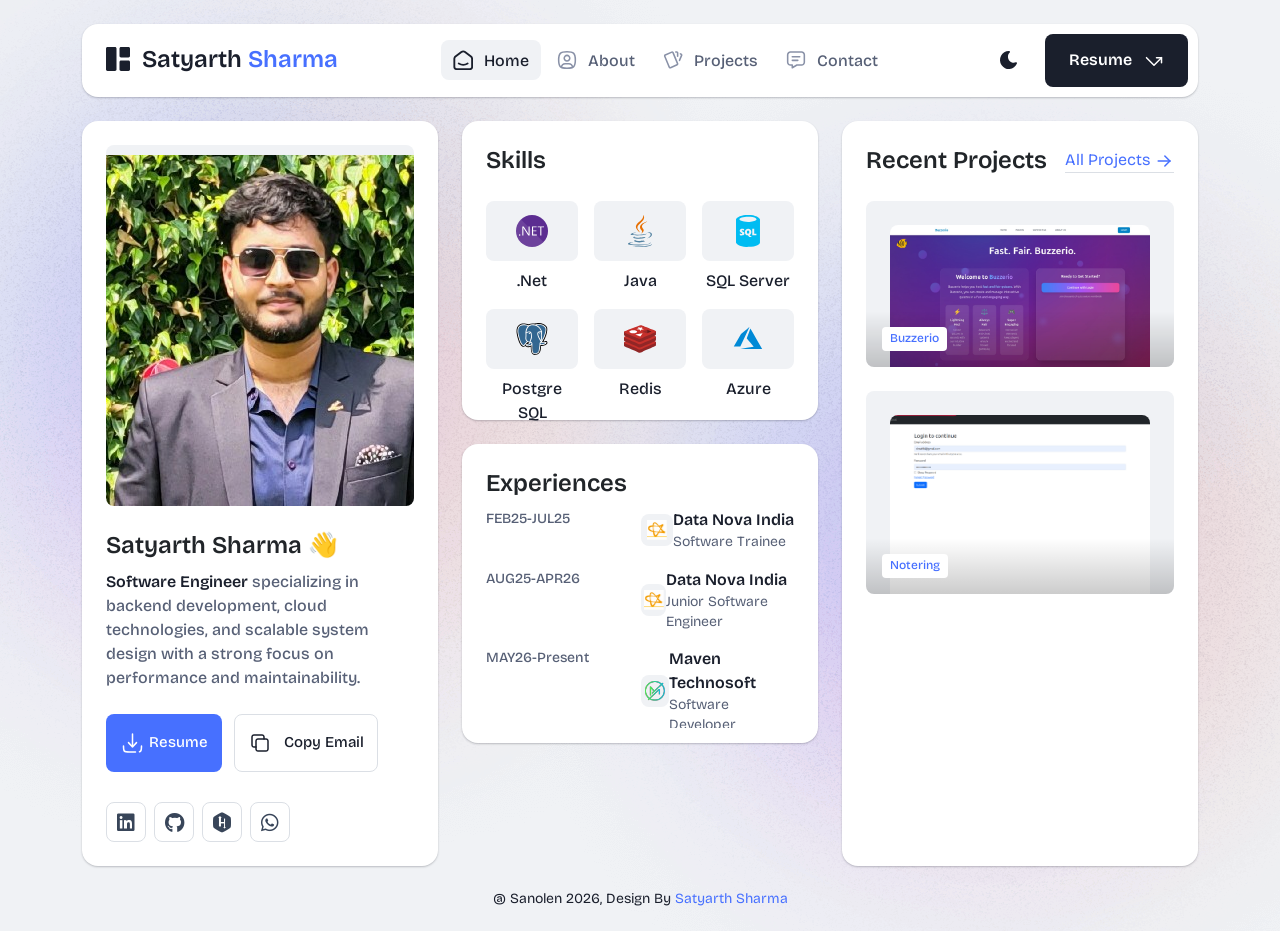
==== commit b210ec37: "corrected the footer part" ====
--- a/index.html
+++ b/index.html
@@ -495,7 +495,7 @@
     <footer class="footer-area">
       <div class="container">
         <div class="text text-center">
-          <p>@ VELOCIRAPTOR INDUSTRIES 2024, Design By <a href="#">Satyarth Sharma</a></p>
+          <p>@ Sanolen 2026, Design By <a href="#">Satyarth Sharma</a></p>
         </div>
       </div>
     </footer>
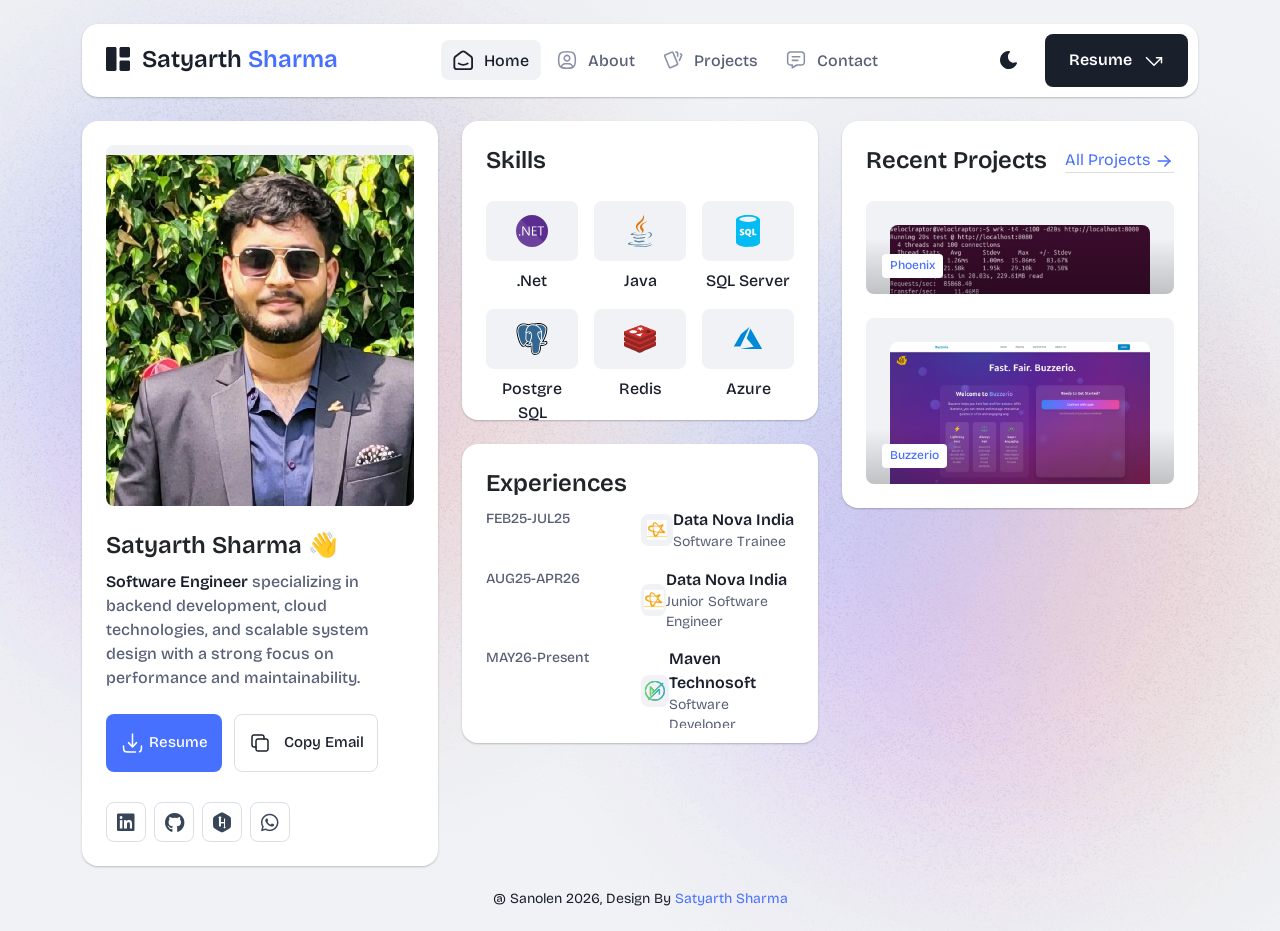
==== commit fd524062: "corrected the structure" ====
--- a/index.html
+++ b/index.html
@@ -433,6 +433,23 @@
                       <div class="col-lg-12">
                         <div class="project-item">
                           <div class="image">
+                            <img src="assets/img/projects/project.png" alt="project-1" class="img-fluid w-100">
+                            <a href="assets/img/projects/project.png"
+                              class="gallery-popup full-image-preview parent-container">
+                              <svg class="icon" xmlns="http://www.w3.org/2000/svg" viewBox="0 0 20 20" fill="none"
+                                stroke="currentColor" stroke-linecap="round" stroke-linejoin="round" stroke-width="1.5">
+                                <path d="M10 4.167v11.666M4.167 10h11.666"></path>
+                              </svg>
+                            </a>
+                            <div class="info">
+                              <span class="category">Phoenix</span>
+                            </div>
+                          </div>
+                        </div>
+                      </div>
+                      <div class="col-lg-12">
+                        <div class="project-item">
+                          <div class="image">
                             <img src="assets/img/projects/project-1.png" alt="project-1" class="img-fluid w-100">
                             <a href="assets/img/projects/project-1.png"
                               class="gallery-popup full-image-preview parent-container">
@@ -443,23 +460,6 @@
                             </a>
                             <div class="info">
                               <span class="category">Buzzerio</span>
-                            </div>
-                          </div>
-                        </div>
-                      </div>
-                      <div class="col-lg-12">
-                        <div class="project-item">
-                          <div class="image">
-                            <img src="assets/img/projects/project-2.png" alt="project-2" class="img-fluid w-100">
-                            <a href="assets/img/projects/project-2.png"
-                              class="gallery-popup full-image-preview parent-container">
-                              <svg class="icon" xmlns="http://www.w3.org/2000/svg" viewBox="0 0 20 20" fill="none"
-                                stroke="currentColor" stroke-linecap="round" stroke-linejoin="round" stroke-width="1.5">
-                                <path d="M10 4.167v11.666M4.167 10h11.666"></path>
-                              </svg>
-                            </a>
-                            <div class="info">
-                              <span class="category">Notering</span>
                             </div>
                           </div>
                         </div>
--- a/assets/css/style.css
+++ b/assets/css/style.css
@@ -409,7 +409,7 @@
 	background-color: var(--white);
 	box-shadow: 0 1px 2px 0 rgba(26, 31, 44, 0.25);
 	border-radius: 16px;
-	height: 100%;
+
 }
 
 .card-body {
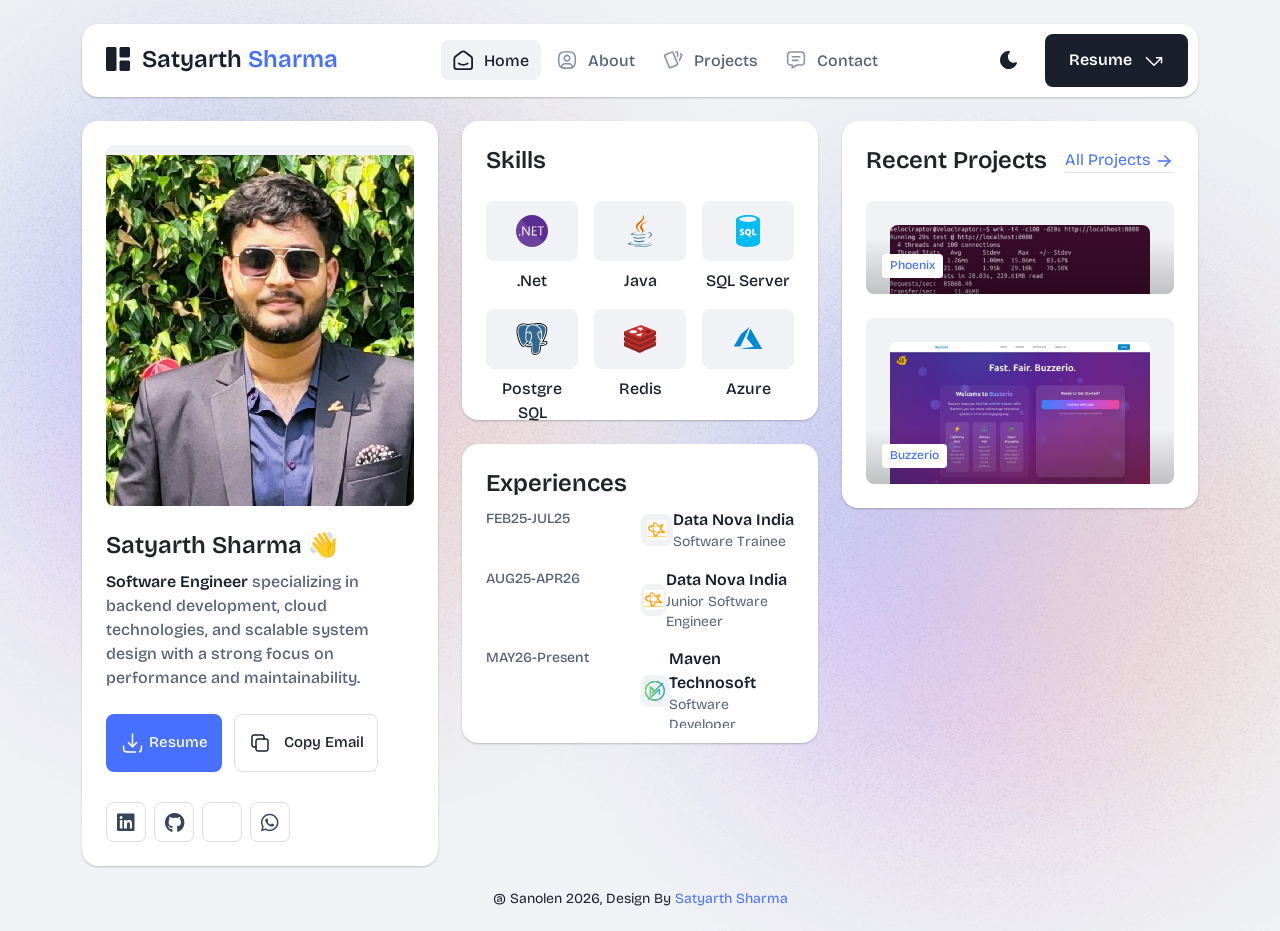
==== commit 5e47ec8c: "Update leetcode from hackerrrank" ====
--- a/index.html
+++ b/index.html
@@ -161,7 +161,7 @@
                     <small class="theme-text d-block d-xl-none">Change appearance</small>
                   </span>
                 </button>
-                <a href="https://satyarth.sanolen.com/Satyarth.pdf" target="_blank" class="lets-talk-btn">
+                <a href="resume.html" target="_blank" class="lets-talk-btn">
                   Resume
                   <svg class="icon" width="20" height="20" viewBox="0 0 20 20" fill="none"
                     xmlns="http://www.w3.org/2000/svg">
@@ -205,7 +205,7 @@
                     <div class="common-button-groups">
 
                       <a class="btn btn-call"
-                        href="https://satyarth.sanolen.com/Satyarth.pdf"
+                        href="resume.html"
                         target="_blank">
                         <svg width="25" height="24" viewBox="0 0 24 24" fill="none" xmlns="http://www.w3.org/2000/svg"><g id="SVGRepo_bgCarrier" stroke-width="0"></g><g id="SVGRepo_tracerCarrier" stroke-linecap="round" stroke-linejoin="round"></g><g id="SVGRepo_iconCarrier"> <path d="M12 3V16M12 16L16 11.625M12 16L8 11.625" stroke="#ffffff" stroke-width="1.5" stroke-linecap="round" stroke-linejoin="round"></path> <path d="M15 21H9C6.17157 21 4.75736 21 3.87868 20.1213C3 19.2426 3 17.8284 3 15M21 15C21 17.8284 21 19.2426 20.1213 20.1213C19.8215 20.4211 19.4594 20.6186 19 20.7487" stroke="#ffffff" stroke-width="1.5" stroke-linecap="round" stroke-linejoin="round"></path> </g></svg>
                         Resume
@@ -228,8 +228,8 @@
                         <li><a href="https://www.linkedin.com/in/satyarth-sharma/" target="_blank"><i
                               class="fab fa-linkedin"></i></a></li>
                         <li><a href="https://github.com/shsat94" target="_blank"><i class="fab fa-github"></i></a></li>
-                        <li><a href="https://www.hackerrank.com/profile/shsat94" target="_blank"><i
-                              class="fab fa-hackerrank"></i></a></li>
+                        <li><a href="https://leetcode.com/u/veloci8raptor/" target="_blank"><i
+                              class="fab fa-leetcode"></i></a></li>
                         <li><a
                             href="https://wa.me/918738090222?text=Hi%2C%20I%20found%20your%20portfolio.%20Let's%20connect!"
                             target="_blank"><i class="fab fa-whatsapp"></i></a></li>
@@ -512,4 +512,4 @@
   <script src="assets/js/script.js"></script>
 </body>
 
-</html>+</html>
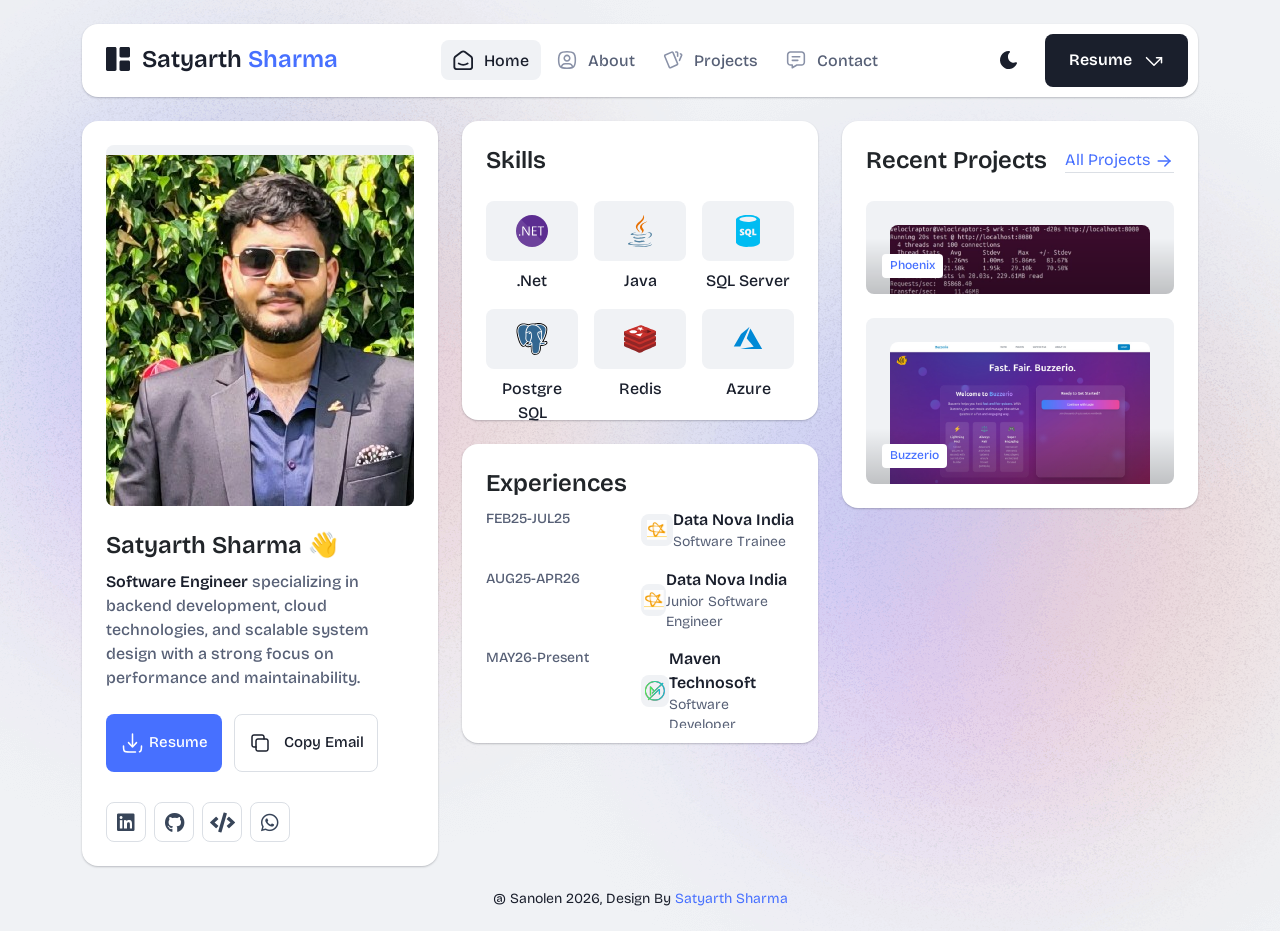
==== commit 46085b05: "update leetcode icon" ====
--- a/index.html
+++ b/index.html
@@ -229,7 +229,7 @@
                               class="fab fa-linkedin"></i></a></li>
                         <li><a href="https://github.com/shsat94" target="_blank"><i class="fab fa-github"></i></a></li>
                         <li><a href="https://leetcode.com/u/veloci8raptor/" target="_blank"><i
-                              class="fab fa-leetcode"></i></a></li>
+                              class="fas fa-code"></i></a></li>
                         <li><a
                             href="https://wa.me/918738090222?text=Hi%2C%20I%20found%20your%20portfolio.%20Let's%20connect!"
                             target="_blank"><i class="fab fa-whatsapp"></i></a></li>
